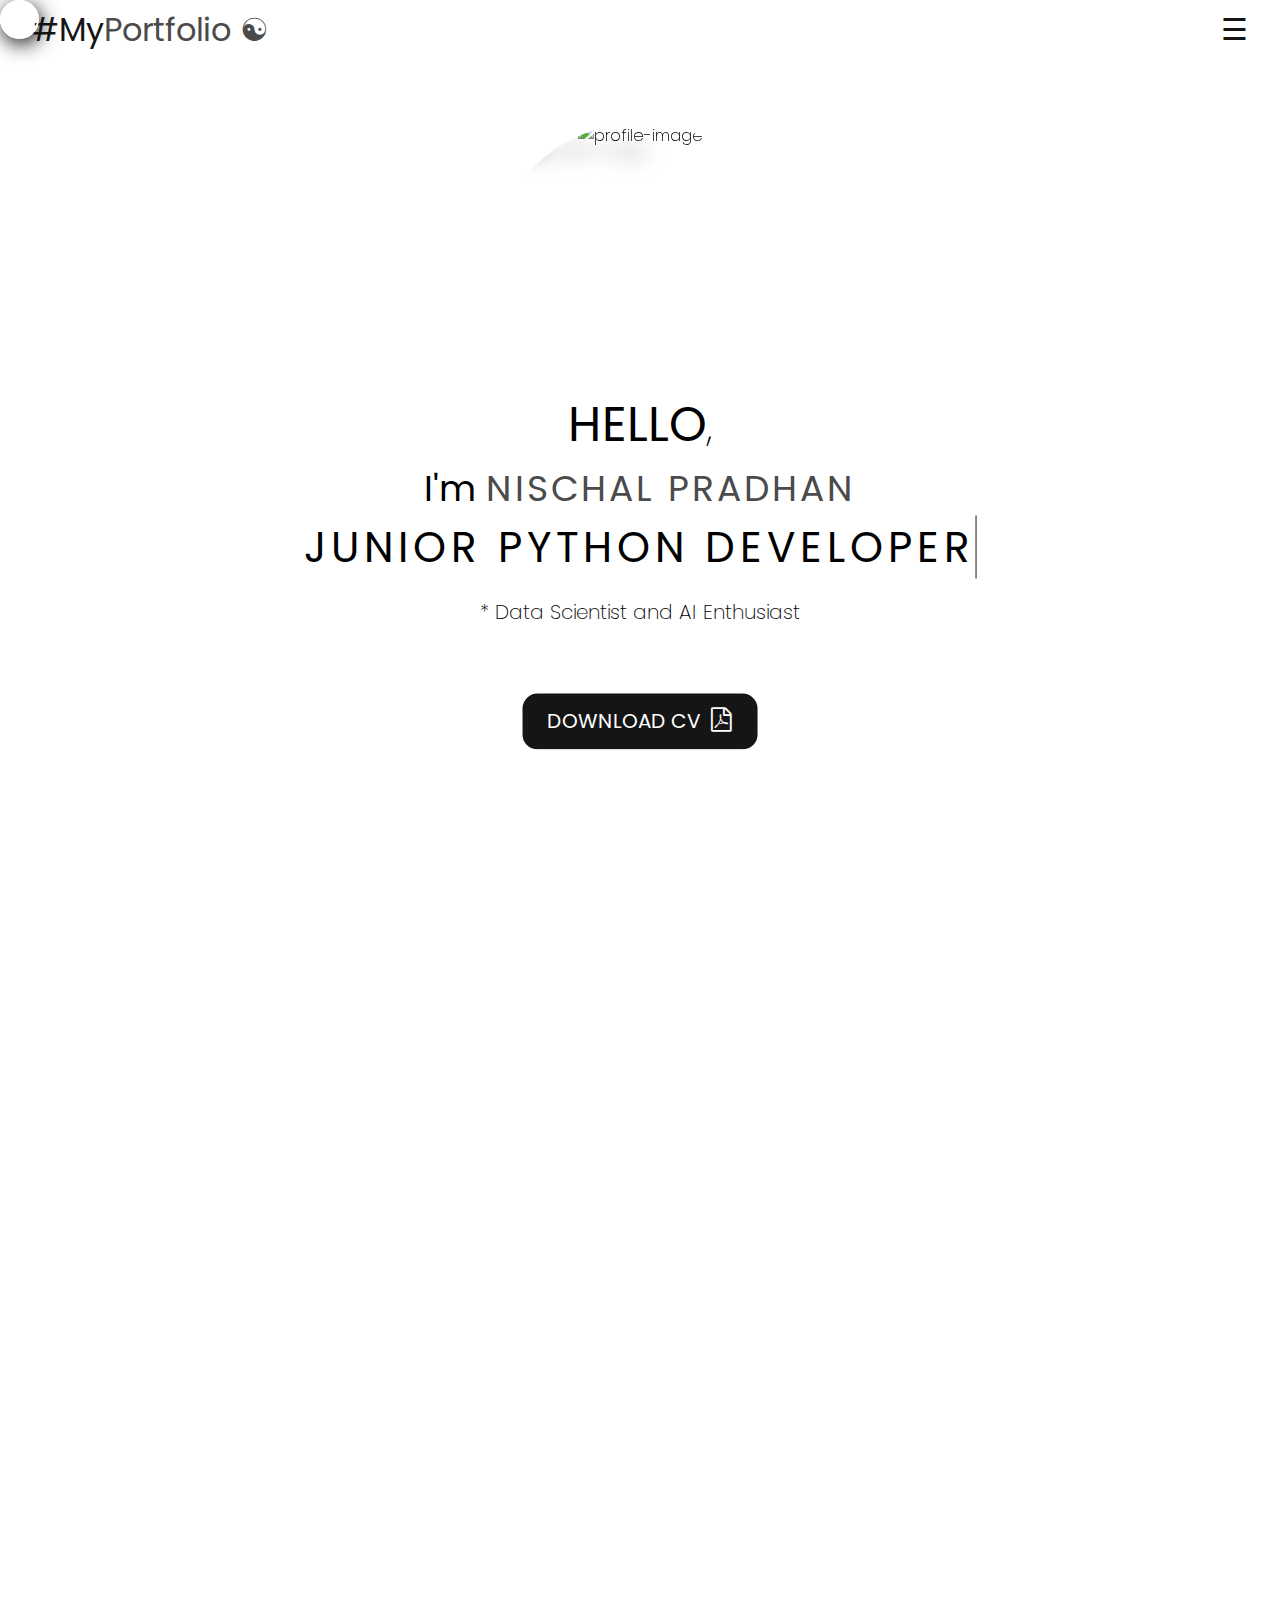
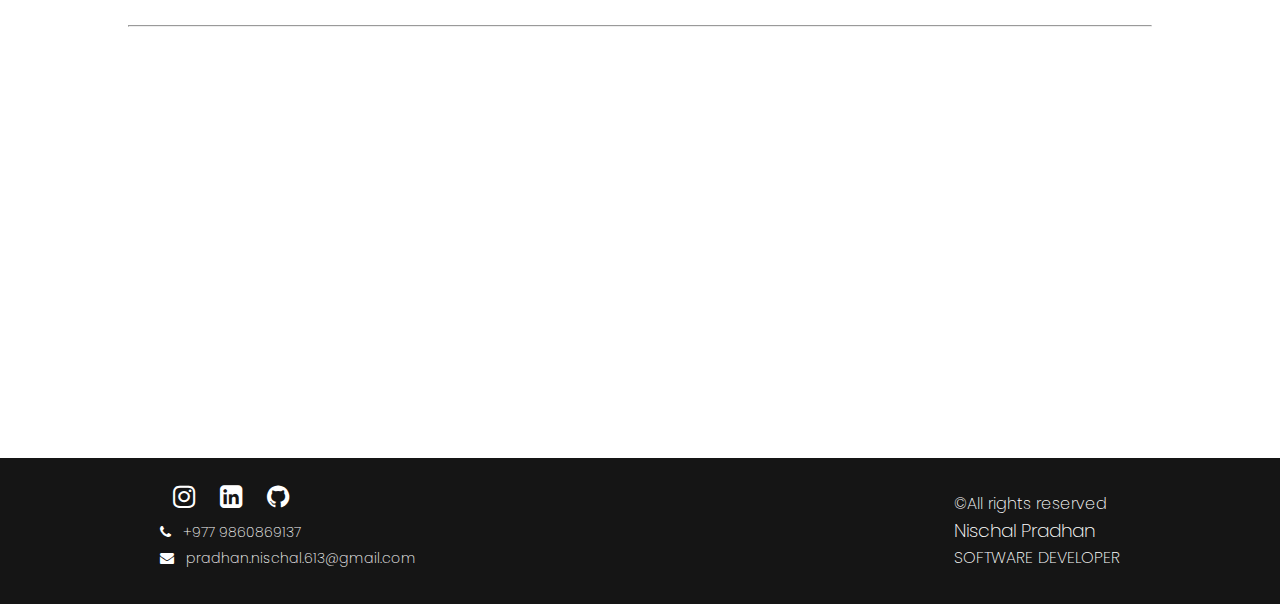
==== index.html @ b34f5dbc "Update index.html" ====
<!DOCTYPE html>
<html lang="en">

<head>
    <meta charset="UTF-8">
    <meta http-equiv="X-UA-Compatible" content="IE=edge">
    <meta name="viewport" content="width=device-width, initial-scale=1.0">
    <title>Nischal-Pradhan</title>

    <link rel="icon" href="./img/favicon.ico" type="image/x-icon">
    <link rel="stylesheet" href="style.css">
    <script src="./script.js" async></script>


    <link rel="stylesheet" href="https://cdnjs.cloudflare.com/ajax/libs/font-awesome/4.7.0/css/font-awesome.min.css">

</head>

<style>
    .fade-scroll-item {
        opacity: 0;
        transform: translateY(25px);
        transition: opacity 1.5s ease, transform 1.5s ease;
    }
    
    .fade-scroll-item.fade-in {
        opacity: 1;
        transform: translateY(0);
    }

    .sm-subscript{
        font-size: 20px;
    }
</style>

<body>

    <!-- cursor trailer -->
    <div id="trailer">
    </div>

    <!-- go to top -->
    <button onclick="goToTop()" id="myBtn" title="Go to top"><i class="fa fa-arrow-up"></i></button>

    <!--  -->

    <header class="head-nav">
        <h1 class="span-content">
            #My<span class="span-content" style="color:#4b4b4b">Portfolio ☯︎ </span>
        </h1>
        <span class="hamburger" style="font-size:30px;cursor:pointer" onclick="openNav()">&#9776; </span>
    </header>
    <div id="progress-bar" class="progress-bar"></div>

    <div id="nav-menu" class="overlay">
        <a href="javascript:void(0)" class="close-btn" onclick="closeNav()">&times;</a>
        <div class="overlay-content">
            <a href="#">
                <span style="font-size: 42px;
                        color: rgb(255, 255, 255);">
                    H</span>ome
            </a>
            <a href="#about">
                <span style="font-size: 42px;
                            color: rgb(255, 255, 255);">
                    A</span>bout
            </a>
            <a href="#projects">
                <span style="font-size: 42px;
                        color: rgb(255, 255, 255);">
                    P</span>rojects
            </a>
            <a href="#blog">
                <span style="font-size: 42px;
                        color: rgb(255, 255, 255);">
                    B</span>log
            </a>
            <a href="#contact">
                <span style="font-size: 42px;
                        color: rgb(255, 255, 255);">
                    C</span>ontact
            </a>
        </div>
    </div>


    <section class="container home-section" id="home">
        <div class="imgIcon">
            <img src="./img/iconppp.png" alt="profile-image" id="image">
        </div>
        <h1 class="name span-content">
            <span class="greetings">,</span>
            <br>
            <span class="span-content my-info"> I'm <span class="span-content" style="text-transform: uppercase; color: #4b4b4b; letter-spacing: 0.08em;">Nischal Pradhan</span></span>
            <br>
            <div class="aim">
                <span class="span-content">Junior Python Developer</span>
            </div>

            <span class="sm-subscript">* Data Scientist and AI Enthusiast</span>

            <div class="btn-download">
                <a href="./docs/CV-Nischal-Pradhan.pdf" target="_blank">
                    <button class="download-btn">Download CV&nbsp;
                    <i class="fa fa-file-pdf-o" style="font-size:24px"></i></button>
                </a>
            </div>
        </h1>

        <div class="mouse_scroll">
            <div class="mouse">
                <div class="wheel"></div>
            </div>
            <div>
                <span class="m_scroll_arrows unu"></span>
                <span class="m_scroll_arrows doi"></span>
                <span class="m_scroll_arrows trei"></span>
            </div>
        </div>
    </section>

    <section id="about" class="about-section fade-scroll-item">
        <h1>
            About<span class="span-content" style="color:#4b4b4b">&nbsp;Me</span>
        </h1>
        <div class="flex-container">
            <div class="left-flex">
                <h1 class="span-content">INFORMATION ABOUT ME</h1>
                <hr style="margin: 1em 0;">
                <p>
                    I'm a Software Developer, I am an Enthusiastic, Self-Motivated and Devoted graduated Student and Software Developer, passionate about learning new technologies and skills to apply in technological field of Software Developments. I am eager to learn advance
                    techniques in the field of Software to revolutionize industries by tackling problems and solving them simultaneously. </p>
                <br>
                <q>Learning Never Stops. Always try to get better then yesterday. Train your mind to always be motivated, generate new ideas and build confidence. Whatever your capabilities, you must stretch them to the limit and a little beyond. Have a bright vision and be the best version of yourself.</q>
                <br>
                <a href="./components/about.html">
                    <button class="learn-btn">
                    Learn More&nbsp;
                    <i class="fa fa-caret-right"></i>
                    <span class="tooltip">
                        <i class="fa fa-link"></i>&nbsp;My Skills and More...
                    </span>
                    </button>
                </a>
            </div>

            <div class="right-flex">
                <img src="./img/me111.jpeg" alt="pp-nischalpradhan">
            </div>
        </div>
    </section>

    <hr style="width: 50%; margin-left:25%;">

    <section id="projects" class="project-section fade-scroll-item">
        <h1>
            My<span class="span-content" style="color:#4b4b4b">&nbsp;Projects</span>
        </h1>

        <div class="flex-container content-above" id="contentAbove">
            <div class="card flex-1">
                <div class="card-content pr-react">
                    Learning ReactJS w/ APOD API
                    <br>
                    <a href="https://github.com/Nischal-Pradhan/Learn-with-APOD-api-main.git" target="_blank">
                        <i class="fa fa-github"></i>
                    </a>
                    <br>
                    <span>React Application</span>
                </div>
            </div>
            <div class="card flex-2">
                <div class="card-content">
                    Movie Recommendation System
                    <br>
                    <a href="https://github.com/Nischal-Pradhan/movie-recommendation-system.git" target="_blank">
                        <i class="fa fa-github"></i>
                    </a>
                    <br>
                    <span>ML & AI (Collaborative Filtering)</span>
                </div>
            </div>
            <div class="card flex-3">
                <div class="card-content">
                    Yatayat(Bus) Management System
                    <br>
                    <a href="https://github.com/Nischal-Pradhan/Yatayat-Management-System-fyp.git" target="_blank">
                        <i class="fa fa-github"></i>
                    </a>
                    <br>
                    <span>Python Django `FYP`</span>
                </div>
            </div>
        </div>
        <div class="flex-container content-below" id="contentBelow">
            <div class="card flex-4">
                <div class="card-content">
                    Personal Portfolio
                    <br>
                    <a href="https://github.com/Nischal-Pradhan/Nischal-Pradhan.github.io.git" target="_blank">
                        <i class="fa fa-github"></i>
                    </a>
                    <br>
                    <span>Html - Css - Js</span>
                </div>
            </div>
            <div class="card flex-5">
                <div class="card-content">
                    Image Slider
                    <br>
                    <a href="https://github.com/Nischal-Pradhan/vanilla-js-image-slider.git" target="_blank">
                        <i class="fa fa-github"></i>
                    </a>
                    <br>
                    <span>Vanilla javascript</span>
                </div>
            </div>
            <div class="card flex-6">
                <div class="hover-items">
                    <h3>Other Projects Lists: </h3>
                    <div class="icons">
                        <ul style="text-align: center; font-size: 14px;">
                            <hr style="width: 80%; margin-left:10%;">
                            <li>
                                Python
                                <br> Tic Tac Toe, URL-Shortener(Flask API)
                            </li>

                            <hr style="width: 50%; margin-left:25%;">
                            <li>
                                Java
                                <br> Calculator, Currency-Converter, SpringBoot (Internship - Angular Developer)
                            </li>

                            <hr style="width: 50%; margin-left:25%;">
                            <li>
                                Linux Shell Application GUI
                                <br> Interactive UNIX environment to execute i/0
                            </li>

                            <hr style="width: 50%; margin-left:25%;">
                            <li>
                                C# Desktop Application
                                <br> Recreation Center, C# Web Application
                            </li>

                            <hr style="width: 50%; margin-left:25%;">
                            <a href="./components/projects.html" class="more-projects">
                                <li class="span-content">
                                    More...&nbsp;<i class="fa fa-link" style="font-size:12px;"></i>
                                </li>
                            </a>

                            <hr style="width: 50%; margin-left:25%;">
                        </ul>
                    </div>
                </div>
            </div>
        </div>
        <a href="./components/projects.html" class="button-projects">
            <button class="more-projects" id="moreProjectBtn" onclick="toggleContent()">
            Find More &nbsp;<i class="fa fa-caret-right"></i>
        </button>
        </a>
    </section>


    <!-- <hr style="width: 50%; margin-left:25%;"> -->
    <section id="blog" class="blog-section fade-scroll-item">
        <h1>
            B<span class="span-content" style="color:#4b4b4b">log</span>
        </h1>
        <div class="blogs">
            <div class="blog">
                <img src="img/h1.gif" alt="">
                <div class="blog-text">
                    <h4>
                        Get started with Web Designing and Web Development
                    </h4>
                    <hr>
                    <p>
                        To Create your first Web Site, You need to learn the Basic of HTML, CSS and JavaScript. Before starting a project ones should have an idea of what the project is going to look like and idea behind the project should be mesmerized. <br>                        To become expert in Web Design, you need to practice Web Designing Tools each and every day. If not 10-12 hours, but for at least for 2 hours each day. And increase the time of learning slowly with time.
                    </p>
                    <a href="./components/blog.html" class="btn-sm span-content">Read Blog &nbsp;<i class="fa fa-caret-right"></i></a>
                </div>
            </div>
            <div class="blog">
                <img src="img/h2.gif" alt="">
                <div class="blog-text">
                    <h4>
                        Learn Developing/Designing Tools and Technologies
                    </h4>
                    <hr>
                    <p>
                        There are lots of tools and technologies available for learning and mastering programming skills. These tools get updated and modified over the year with new features and bug free softwares. For designing the wireframes or prototypes, there are few I
                        would like to recommend like Adobe XD, Figma, Basamiq. I have used these tools in the past projects that I have done and is still using some of them to make better wireframes and prototypes for the projects. Programmers should
                        learn IDEs/text-editors, programming languages and other tools like frameworks, designing and developing a program. Learn Figma, Adobe XD for creating the wireframes and prototypes for the project before implementing Designing
                        and developing Web Applications.
                    </p>
                    <a href="./components/blog.html" class="btn-sm span-content">Read Blog &nbsp;<i class="fa fa-caret-right"></i></a>
                </div>
            </div>
            <div class="blog hide-sm">
                <img src="img/h3.gif" alt="">
                <div class="blog-text">
                    <h4>
                        Learn Web Development Frameworks
                    </h4>
                    <hr>
                    <p>
                        Simply, a Framework is a tool, that provides ready-made components or solutions that are customized in order to speed up development. Frameworks amy as well include libraries or packages build within. Some of the frameworks that I have worked with are
                        <br> "Django" Python Framework<br> "Flask" Python Framework<br> "React" JavaScript Framework<br> "Angular" TypeScript Framework<br> "SpringBoot" Java Framework . . .
                    </p>
                </div>
            </div>
            <div class="blog hide-sm">
                <img src="img/h4.gif" alt="">
                <div class="blog-text">
                    <h4>
                        Finding Errors/Bugs and Solving Errors and Debugging
                    </h4>
                    <hr>
                    <p>
                        There will arise many bugs while programming, you need to have courage to solve them. Inspect Web browser for any bug that may arise while learning website designing. Try to solve by looking up for the errors in the console of any web browsers. You will
                        eventually get to know bugs and to solve them.
                    </p>
                </div>
            </div>
            <div class="blog hide-sm">
                <img src="img/h5.gif" alt="">
                <div class="blog-text">
                    <h4>
                        Researching || Problem Solving || Information Using
                    </h4>
                    <hr>
                    <p>
                        Research is the most important skill to learn. Everything everywhere requires researching skills. If one have good researching skills, they can find errors and solve them quick enough. Surf the internet, build the researching skills and get new ideas
                        and implementing information in your project. Internet has all if not most of (99.98%) of the things you want to know. By the perfect keywords typed and ideas, any answers can be found online. There are many creative individuals
                        who could provide many different ideas and can help you make your problems/errors in your projects.
                    </p>
                </div>
            </div>
            <div class="blog hide-sm">
                <img src="img/h6.gif" alt="">
                <div class="blog-text">
                    <h4>
                        Mastering different Programming Languages
                    </h4>
                    <hr>
                    <p>
                        Learning various languages could be difficult. But once you learn one programming language like C or Python, the ideas you get of programming could be implemented for all if not most programming languages. Some syntax might be different but the technique
                        and ideas would be the same. So while learning to code, focus on how the program is working, what 'this' function or class is doing, why this code is running and the other is not running. Learn to communicate with other, ask questions,
                        clear confusions, solve problems and anybody can improve the skill of programming. Learn front-end programming and back-end programming. Learn what language can be used in front and back -end of the program.
                    </p>
                </div>
            </div>
    </section>

    <hr style="width: 80%; margin-left:10%;">
    <section id="contact" class="contact-section fade-scroll-item">
        <h1>
            Get in <span class="span-content" style="color:#7c7c7c">&nbsp;Touch</span>
        </h1>
        <a href="./components/contact.html" class="button-contact">
            <button class="contact-me" id="contactmebtn">
            Contact Me &nbsp;<i class="fa fa-paper-plane"></i>
            </button>
        </a>
    </section>

    <footer>
        <div class="footer-content">
            <div class="left-content">
                <ul class="social-links">
                    <li><a href="#"><i class="fa fa-instagram"></i></a></li>
                    <li><a href="https://www.linkedin.com/in/nischal-pradhan-944b651b3" target="_blank"><i class="fa fa-linkedin-square"></i></a></li>
                    <li><a href="https://github.com/Nischal-Pradhan" target="_blank"><i class="fa fa-github"></i></a></li>
                </ul>
                <p class="phone-footer">
                    <i class="fa fa-phone"></i>
                    <a href="tel:+977 9860869137" style="
                color: #f6f6f6;">&nbsp; +977 9860869137
                </a>
                </p>
                <p class="email-footer">
                    <i class="fa fa-envelope"></i>
                    <a href="mailto:pradhan.nischal.613@example.com" style="color: #f6f6f6;">&nbsp; pradhan.nischal.613@gmail.com
                </a>
                </p>
            </div>
            <div class="right-content">
                <span class="footer-c">©All rights reserved</span>
                <h3 class="footer-name">Nischal Pradhan</h3>
                <p class="footer-aim">Software Developer</p>
            </div>
        </div>
    </footer>

    <script>
        // scroll fade-in animation
        const animatedItems = [];

        function handleScroll() {
            const items = document.querySelectorAll('.fade-scroll-item');

            items.forEach(item => {
                if (!animatedItems.includes(item) && isInViewport(item)) {
                    item.classList.add('fade-in');
                    animatedItems.push(item);
                }
            });
        }

        function isInViewport(element) {
            const rect = element.getBoundingClientRect();
            const windowHeight = window.innerHeight;

            return rect.top < windowHeight && rect.bottom > 0;
        }

        window.addEventListener('scroll', handleScroll);
    </script>

</body>

</html>
</body>

</html>
---- style.css ----
@import url("https://fonts.googleapis.com/css2?family=Poppins:wght@200;400&display=swap");

/* font-family: 'Poppins', sans-serif; */

* {
    margin: 0;
    padding: 0;
    box-sizing: border-box;
    scroll-behavior: smooth;
    cursor: none !important;
    font-family: "Poppins", sans-serif;
    font-weight: 200 !important;
}

a {
    color: var(--color-primary);
    text-decoration: none;
}

li {
    list-style: none;
}

.span-content {
    font-weight: 400 !important;
}

:root {
    --color-primary: #151515;
    --color-secondary: #fff;
    --color-dark: #111111;
    --color-dark-1: #4b4b4b;
}

::selection {
    background: var(--color-primary);
    color: var(--color-secondary);
    text-shadow: 0 0 15px var(--color-secondary);
}

::-webkit-scrollbar {
    width: 12px;
}

::-webkit-scrollbar-track {
    background-color: var(--color-secondary);
}

::-webkit-scrollbar-thumb {
    background-color: var(--color-primary);
    border-radius: 2px;
}

::-webkit-scrollbar-thumb:hover {
    background: var(--color-dark);
}


/** cursor trailer start **/

#trailer {
    height: 28px;
    width: 28px;
    background-color: transparent;
    border: 2px solid var(--color-secondary);
    border-radius: 20px 20px 20px 20px;
    padding: 1.1rem;
    position: fixed;
    left: 0;
    top: 0;
    z-index: 10000;
    pointer-events: none;
    opacity: 0;
    transition: opacity 500ms ease;
    box-shadow: 2px 5px 20px var(--color-primary);
    -webkit-border-radius: 20px 20px 20px 20px;
    -moz-border-radius: 20px 20px 20px 20px;
    -ms-border-radius: 20px 20px 20px 20px;
    -o-border-radius: 20px 20px 20px 20px;
}

body:hover>#trailer {
    opacity: 1;
}


/*  */

body {
    background-color: var(--color-secondary);
    /* prevent x-axis scroll */
    max-width: 100% !important;
    overflow-x: hidden !important;
    animation: fadeInAnimation ease 1.5s;
    animation-iteration-count: 1;
    animation-fill-mode: forwards;
}

@keyframes fadeInAnimation {
    0% {
        opacity: 0;
    }
    100% {
        opacity: 1;
    }
}

.progress-bar {
    height: 0.3rem;
    width: 0%;
    position: fixed;
    background: var(--color-primary);
    z-index: 9999;
}

.overlay {
    height: 100%;
    width: 0;
    position: fixed;
    z-index: 9999;
    top: 0;
    left: 0;
    background-color: hsla(0, 0%, 0%, 0.76);
    background-color: rgba(0, 0, 0, 0.952);
    overflow-x: hidden;
    transition: 0.5s;
}

.overlay-content {
    position: relative;
    text-transform: uppercase;
    letter-spacing: 0.5em;
    top: 15%;
    width: 100%;
    text-align: center;
    margin-top: 30px;
    line-height: 5rem;
}

.overlay-content a:hover {
    letter-spacing: 0.6em;
}

.overlay a {
    padding: 8px;
    text-decoration: none;
    font-size: 36px;
    color: var(--color-dark-1);
    display: block;
    transition: 0.3s;
}

.overlay a:hover,
.overlay a:focus {
    color: var(--color-secondary);
}

.overlay .close-btn {
    position: absolute;
    top: 20px;
    right: 45px;
    font-size: 60px;
}

@media screen and (max-height: 660px) and (orientation: landscape) {
    .overlay-content {
        top: 15%;
        line-height: 3rem;
    }
}

.head-nav {
    background-color: var(--color-secondary);
    color: var(--color-primary);
    display: flex;
    align-items: center;
    text-align: right;
    justify-content: space-between;
    position: sticky;
    top: 0;
    z-index: 9999;
    padding: 0.4em 2em;
}

.hamburger,
.overlay {
    -webkit-user-select: none;
    -ms-user-select: none;
    user-select: none;
}


/* home section */

.container {
    margin: 2em auto;
    height: 75vh;
    position: relative;
}

.imgIcon {
    display: flex;
    text-align: center;
    justify-content: center;
    top: 50%;
    clip-path: circle();
    height: 300px;
    transform: translate(0%, 10%);
    filter: drop-shadow(-55px 15px 10px var(--color-dark-1));
    transition: 500ms ease;
    user-select: none;
    animation: imageLoad 1200ms;
}

@keyframes imageLoad {
    0% {
        opacity: 0;
        transform: translateY(500px);
    }
    100% {
        opacity: 1;
        transform: translateY(auto);
    }
}

.imgIcon:hover {
    scale: 1.05;
    filter: drop-shadow(-25px 10px 100px var(--color-dark-1));
    transition: 250ms ease;
}

.greetings::before {
    font-size: 48px;
    content: "Hello";
    animation: animate-greeting infinite 3s;
    text-transform: uppercase;
    font-weight: 400 !important;
}

@keyframes animate-greeting {
    50% {
        content: "नमस्कार";
        transform: scale(0.8);
    }
}

.name {
    text-align: center;
    margin: 0;
    position: absolute;
    top: 75%;
    left: 50%;
    -ms-transform: translate(-50%, -50%);
    transform: translate(-50%, -50%);
    font-size: 36px;
    user-select: none;
}

.aim {
    overflow: hidden;
    border-right: 1px solid var(--color-primary);
    white-space: nowrap;
    margin: 0 auto;
    font-size: 42px;
    text-transform: uppercase;
    letter-spacing: 0.12em;
    animation: animate 3.5s steps(30, end), blinking-cursor 1s step-end infinite;
}

@keyframes animate {
    from {
        width: 0;
    }
    to {
        width: 100%;
    }
}

@keyframes blinking-cursor {
    from,
    to {
        border-color: transparent;
    }
    50% {
        border-color: var(--color-primary);
    }
}

@media screen and (max-height: 480px) and (orientation: landscape) {
    .home-section {
        display: flex;
    }
    .imgIcon {
        height: 250px !important;
    }
    .name {
        margin: auto;
        top: 50%;
        left: 60%;
    }
    .aim {
        font-size: 22px;
    }
    .btn-download {
        margin: 0.05em;
    }
    .btn-download button,
    .btn-download i {
        font-size: 12px !important;
    }
}

@media screen and (max-width: 835px) {
    .greetings::before {
        font-size: 34px !important;
    }
    .name {
        font-size: 32px;
    }
    .aim {
        font-size: 28px;
    }
}

@media screen and (max-width: 550px) {
    .greetings::before {
        font-size: 26px !important;
    }
    .name {
        font-size: 28px;
    }
    .aim {
        font-size: 22px;
    }
}

@media screen and (max-width: 482px) {
    .imgIcon {
        height: 240px;
        transform: translate(0%, 20%);
    }
    .name {
        font-size: 26px !important;
        letter-spacing: 0 !important;
    }
    .aim {
        font-size: 18px !important;
    }
}

@media screen and (max-height: 870px) {
    .imgIcon {
        top: 0%;
        clip-path: circle();
        height: 250px;
        transform: translate(0%, 0%);
    }
}

@media screen and (max-height: 714px) {
    .imgIcon {
        top: 0%;
        clip-path: circle();
        height: 220px;
        transform: translate(0%, 0%);
    }
    .greetings::before {
        font-size: 180%;
    }
    .name {
        font-size: 150%;
    }
}

@media screen and (max-height: 648px) {
    .imgIcon {
        height: 180px;
    }
}

@media screen and (max-height: 580px) {
    .imgIcon {
        top: 0%;
        clip-path: circle();
        height: 140px;
        transform: translate(0%, 0%);
    }
    .greetings::before {
        font-size: 160%;
    }
    .name {
        font-size: 120%;
    }
}

.download-btn {
    background-color: none;
    border: none;
    margin: 3em 0;
    padding: 12px 25px;
    cursor: pointer;
    font-size: 20px;
    text-transform: uppercase;
    background-color: var(--color-primary);
    color: var(--color-secondary);
    font-weight: 600;
    transition: 0.2s ease-in;
    border-bottom: 2px solid var(--color-primary);
    border-radius: 15px;
    font-weight: 400 !important;
}

.download-btn:hover {
    border-bottom: 2px solid var(--color-primary);
    background-color: transparent;
    color: var(--color-primary);
    border-radius: 0;
    scale: 1.02;
}

*,
*:before,
*:after {
    -moz-box-sizing: border-box;
    -webkit-box-sizing: border-box;
    box-sizing: border-box;
}

.mouse_scroll {
    position: absolute;
    left: 50%;
    top: 100%;
    bottom: 20px;
    display: block;
    width: 24px;
    height: 100px;
}

.m_scroll_arrows {
    display: block;
    width: 5px;
    height: 5px;
    -ms-transform: rotate(45deg);
    /* IE 9 */
    -webkit-transform: rotate(45deg);
    /* Chrome, Safari, Opera */
    transform: rotate(45deg);
    border-right: 2px solid var(--color-primary);
    border-bottom: 2px solid var(--color-primary);
    margin: 0 0 3px 4px;
    width: 16px;
    height: 16px;
}

.unu {
    margin-top: 1px;
}

.unu,
.doi,
.trei {
    -webkit-animation: mouse-scroll 1s infinite;
    -moz-animation: mouse-scroll 1s infinite;
    animation: mouse-scroll 1s infinite;
}

.unu {
    -webkit-animation-delay: 0.1s;
    -moz-animation-delay: 0.1s;
    -webkit-animation-direction: alternate;
    animation-direction: alternate;
    animation-delay: alternate;
}

.doi {
    -webkit-animation-delay: 0.2s;
    -moz-animation-delay: 0.2s;
    -webkit-animation-direction: alternate;
    animation-delay: 0.2s;
    animation-direction: alternate;
    margin-top: -6px;
}

.trei {
    -webkit-animation-delay: 0.3s;
    -moz-animation-delay: 0.3s;
    -webkit-animation-direction: alternate;
    animation-delay: 0.3s;
    animation-direction: alternate;
    margin-top: -6px;
}

.mouse {
    height: 42px;
    width: 24px;
    border-radius: 14px;
    transform: none;
    border: 2px solid var(--color-primary);
    top: 170px;
}

.wheel {
    height: 5px;
    width: 2px;
    display: block;
    margin: 5px auto;
    background: var(--color-primary);
    position: relative;
    height: 4px;
    width: 4px;
    border: 2px solid var(--color-primary);
    -webkit-border-radius: 8px;
    border-radius: 8px;
}

.wheel {
    -webkit-animation: mouse-wheel 0.6s linear infinite;
    -moz-animation: mouse-wheel 0.6s linear infinite;
    animation: mouse-wheel 0.6s linear infinite;
}

@-webkit-keyframes mouse-wheel {
    0% {
        opacity: 1;
        -webkit-transform: translateY(0);
        -ms-transform: translateY(0);
        transform: translateY(0);
    }
    100% {
        opacity: 0;
        -webkit-transform: translateY(6px);
        -ms-transform: translateY(6px);
        transform: translateY(6px);
    }
}

@-moz-keyframes mouse-wheel {
    0% {
        top: 1px;
    }
    25% {
        top: 2px;
    }
    50% {
        top: 3px;
    }
    75% {
        top: 2px;
    }
    100% {
        top: 1px;
    }
}

@-o-keyframes mouse-wheel {
    0% {
        top: 1px;
    }
    25% {
        top: 2px;
    }
    50% {
        top: 3px;
    }
    75% {
        top: 2px;
    }
    100% {
        top: 1px;
    }
}

@keyframes mouse-wheel {
    0% {
        top: 1px;
    }
    25% {
        top: 2px;
    }
    50% {
        top: 3px;
    }
    75% {
        top: 2px;
    }
    100% {
        top: 1px;
    }
}

@-webkit-keyframes mouse-scroll {
    0% {
        opacity: 0;
    }
    50% {
        opacity: 0.5;
    }
    100% {
        opacity: 1;
    }
}

@-moz-keyframes mouse-scroll {
    0% {
        opacity: 0;
    }
    50% {
        opacity: 0.5;
    }
    100% {
        opacity: 1;
    }
}

@-o-keyframes mouse-scroll {
    0% {
        opacity: 0;
    }
    50% {
        opacity: 0.5;
    }
    100% {
        opacity: 1;
    }
}

@keyframes mouse-scroll {
    0% {
        opacity: 0;
    }
    50% {
        opacity: 0.5;
    }
    100% {
        opacity: 1;
    }
}

@media screen and (max-height: 720px) {
    .mouse_scroll {
        display: none;
    }
}


/* about section */

.about-section {
    padding: 10em 10em 0 10em;
}

.about-section>h1 {
    display: flex;
    justify-content: center;
    font-size: 42px;
    margin: auto 2rem;
    font-weight: 400 !important;
}

.flex-container {
    display: flex;
    flex-direction: row;
    flex-wrap: nowrap;
    padding: 0 2.5em;
    margin: 1.5em auto;
}

.flex-container>div {
    width: 45%;
    margin: auto;
    text-align: justify;
    font-size: 20px;
    padding: 2rem;
}

.right-flex {
    display: flex;
    margin: auto;
}

.right-flex>img {
    margin: 15px auto !important;
    border-radius: 15px;
    height: 550px;
    padding: 10px;
    transition: 0.5s ease-in-out;
    border: 2px double var(--color-primary);
    user-select: none;
}

.right-flex>img:hover {
    scale: 1.07;
    padding: 0;
    border: 2px double transparent;
}

.learn-btn {
    background-color: transparent;
    border: none;
    margin: 1.5em 0;
    padding: 12px 0px;
    cursor: pointer;
    font-size: 20px;
    text-transform: uppercase;
    font-weight: 600;
    color: var(--color-primary);
    border-top: 2px solid var(--color-primary);
    font-weight: 400 !important;
}

.learn-btn:hover {
    border-top: 2px solid transparent;
    background-color: transparent;
    scale: 1.02;
    transition: 0.3s ease-out;
}

.learn-btn .tooltip {
    visibility: hidden;
    width: 240px;
    background-color: var(--color-dark-1);
    color: var(--color-secondary);
    margin: -3px 10px;
    text-align: center;
    border-radius: 6px;
    padding: 5px 0;
    font-size: 16px;
    position: absolute;
    z-index: 1;
}

.learn-btn:hover .tooltip {
    visibility: visible;
}

@media screen and (max-width: 1600px) {
    .about-section {
        padding: 0 5em;
        margin: 0 auto;
    }
    .flex-container {
        display: block;
        padding: 0 !important;
    }
    .flex-container>div {
        width: 100%;
        height: 90%;
        display: flex;
        justify-content: center;
        align-items: center;
        text-align: center;
    }
    .flex-container .left-flex {
        display: block;
    }
    .flex-container>div>img {
        height: 445px;
    }
    .mouse_scroll {
        display: none;
    }
}

@media screen and (max-width: 850px) {
    .about-section {
        padding: 0;
        margin: 0;
    }
    .flex-container>div>img {
        height: 500px;
    }
    .learn-btn .tooltip {
        margin: 30px -180px;
    }
}

@media screen and (max-width: 590px) {
    .about-section {
        padding: 0;
        margin: 1em;
    }
    .flex-container>div>img {
        height: 470px;
    }
}

@media screen and (max-width: 482px) {
    .about-section {
        padding: 0;
        margin: 80px 1em 0 1em;
    }
    .flex-container>div>img {
        height: 420px;
    }
    .greetings::before {
        font-size: 34px;
    }
    .my-info {
        font-size: 24px;
    }
    .home-section>h1 .aim {
        font-size: 28px;
        margin-top: 10px;
    }
}


/* projects section */

.project-section {
    position: relative;
    padding: 5em;
}

.project-section>h1 {
    display: flex;
    justify-content: center;
    font-size: 42px;
    margin: 2rem;
    font-weight: 400 !important;
}

.flex-container>.card {
    height: 350px;
    margin: 32px;
    border-radius: 15px;
    background-color: var(--color-primary);
    color: var(--color-secondary);
    text-align: center;
    display: flex;
    align-items: center;
    justify-content: center;
    transform: translateY(0);
    transition: 0.5s ease-in-out;
}

.flex-container>.card:hover {
    color: var(--color-secondary);
    transform: translateY(-15px);
    transition: 0.3s ease-in-out;
}

.flex-container>.card:hover a>li {
    scale: 1.6;
    width: 30%;
    margin: auto;
}

.card-content>a {
    font-size: 64px;
    margin: 10px;
    color: var(--color-secondary);
}

.card-content span {
    text-transform: uppercase;
    font-weight: 400 !important;
}

.card-content>a i {
    transition: 0.3s ease-in-out;
}

.card:hover i {
    scale: 1.3;
}

.card-content>a i:hover {
    text-shadow: 0 0 10px var(--color-secondary);
}

.button-projects {
    display: none;
}

.button-projects>button {
    background-color: transparent;
    border: none;
    margin: 0;
    margin: 12px 20px;
    padding: 12px 0;
    font-size: 20px;
    text-transform: uppercase;
    color: var(--color-primary);
    border-top: 2px solid var(--color-primary);
    transition: 0.2s ease-out;
}

.button-projects>button:hover {
    padding: 12px 20px;
    margin: 12px 0;
    border-top: 2px solid transparent;
    background-color: var(--color-primary);
    color: var(--color-secondary);
    border-radius: 15px;
    scale: 1.02;
    transition: 0.3s ease-out;
}

@media screen and (max-width: 1600px) {
    .flex-container {
        display: flex;
        align-items: center;
        justify-content: center;
        margin: auto;
    }
}

@media screen and (max-width: 1350px) {
    .flex-container {
        display: flex;
        flex-direction: column;
        margin: auto;
    }
    .content-below {
        display: none;
    }
    .button-projects {
        display: flex;
        align-items: end;
        justify-content: end;
    }
}

@media screen and (max-width: 825px) {
    .project-section {
        position: relative;
        padding: 1em;
    }
    .flex-container>.card {
        margin: 32px 0;
        padding: 0;
    }
}

.more-projects>li {
    color: var(--color-secondary);
    text-transform: uppercase;
    transition: 0.3s ease-in-out;
    align-items: end;
    right: 0;
    padding: 5px 0;
    border-radius: 5px;
}

.more-projects>li:hover {
    text-shadow: 0 0 5px var(--color-secondary);
    letter-spacing: 5px;
    scale: 1.8;
    font-weight: bolder;
}


/* blog section */

.blog-section {
    position: relative;
    padding: 5em;
}

.blog-section>h1 {
    display: flex;
    justify-content: center;
    font-size: 42px;
    margin: 2rem;
    font-weight: 400 !important;
}

.blogs {
    display: grid;
    grid-template-columns: repeat(3, 1fr);
    grid-gap: 2rem;
    margin-top: 3rem;
}

.blogs .blog {
    position: relative;
    background-color: var(--color-grey-5);
    border-radius: 5px;
    box-shadow: 1px 1px 20px rgba(0, 0, 0, 0.1);
    transition: all 0.4s ease-in-out;
}

.blogs .blog:hover {
    box-shadow: 1px 1px 20px rgba(0, 0, 0, 0.3);
    transform: translateY(-5px);
    transition: all 0.4s ease-in-out;
}

.blogs .blog:hover img {
    filter: grayscale(0);
    transform: scale(1.1);
    box-shadow: 0px 4px 15px rgba(0, 0, 0, 0.8);
    border-radius: 10px;
}

.blogs .blog img {
    width: 100%;
    height: 300px;
    object-fit: cover;
    border-top-left-radius: 5px;
    border-top-right-radius: 5px;
    filter: grayscale(100%);
    transition: all 0.4s ease-in-out;
    user-select: none;
}

.blogs .blog .blog-text {
    margin-top: -7px;
    padding: 1.1rem;
    border-top: 8px solid var(--color-secondary);
}

.blogs .blog .blog-text h4 {
    font-size: 1.5rem;
    margin-bottom: 0.7rem;
    transition: all 0.4s ease-in-out;
    cursor: pointer;
    color: var(--color-dark-1);
    font-weight: 600 !important;
}

.blogs .blog .blog-text h4:hover {
    color: var(--color-primary);
}

.blogs .blog .blog-text p {
    color: var(--color-dark-1);
    line-height: 2rem;
    padding-bottom: 1rem;
    font-size: 20px;
}

.btn-sm {
    display: none;
}

@media screen and (max-width: 1250px) {
    .blogs {
        grid-template-columns: repeat(2, 1fr);
        margin: 6rem 3rem;
        padding: 0;
    }
    .blog-section {
        margin: auto;
        padding: 0;
    }
    .portfolios {
        grid-template-columns: repeat(2, 1fr);
    }
    .header-content .right-header {
        padding-right: 9rem;
    }
    .blog>.blog-text>p {
        display: none;
    }
    .blog>.blog-text>hr {
        display: none;
    }
    .hide-sm {
        display: none;
    }
    .btn-sm {
        display: block;
        font-size: 20px;
        border: none;
        margin: 2rem auto;
        padding: 0.7rem 1rem;
        background: transparent !important;
        border-bottom: 2px solid var(--color-primary);
        border-radius: 0;
        color: var(--color-primary);
        width: max-content;
        text-transform: uppercase;
        letter-spacing: 0.1em;
        transition: 0.3s ease-in-out;
        font-weight: 600;
    }
    .btn-sm:hover {
        border-radius: 10px;
        width: max-content;
        background: var(--color-primary) !important;
        color: var(--color-secondary) !important;
    }
}

@media screen and (max-width: 660px) {
    .blogs {
        grid-template-columns: repeat(1, 1fr);
    }
    .portfolios {
        grid-template-columns: repeat(1, 1fr);
    }
}


/* contact section */

.contact-section {
    position: relative;
    padding: 5em;
}

.contact-section>h1 {
    display: flex;
    justify-content: center;
    font-size: 42px;
    margin: 2rem;
    text-transform: uppercase;
    font-weight: 400 !important;
}

.contact-me {
    background-color: none;
    border: none;
    display: flex;
    margin: 3em auto;
    padding: 12px 25px;
    cursor: pointer;
    font-size: 20px;
    text-transform: uppercase;
    background-color: var(--color-primary);
    color: var(--color-secondary);
    font-weight: 600;
    transition: 0.2s ease-in;
    border-bottom: 2px solid var(--color-primary);
    border-radius: 15px;
    font-weight: 400 !important;
}

.contact-me:hover {
    border-bottom: 2px solid var(--color-primary);
    background-color: transparent;
    color: var(--color-primary);
    border-radius: 0;
    scale: 1.02;
}

@media screen and (max-width: 660px) {
    .contact-section>h1 {
        margin: 0;
        font-size: 22px;
    }
}


/* footer */

footer {
    background-color: var(--color-primary);
    color: var(--color-secondary);
    padding: 20px 0;
}

.footer-content {
    display: flex;
    flex-wrap: wrap;
    justify-content: space-between;
    align-items: center;
    max-width: 960px;
    margin: 0 auto;
}

.left-content {
    flex: 1 0 auto;
    margin-bottom: 10px;
    color: var(--color-secondary);
}

.left-content h3 {
    margin: 0;
    font-size: 20px;
}

.left-content p {
    margin: 5px 0;
    font-size: 14px;
}

.phone-footer,
.email-footer {
    color: var(--color-secondary);
}

.phone-footer:hover,
.email-footer:hover {
    text-shadow: 0 0 15px var(--color-secondary);
}

.right-content {
    flex: 0 0 auto;
}

.social-links {
    list-style: none;
    margin: 0;
    padding: 0;
    display: flex;
}

.social-links li {
    margin: 0 0.3em;
}

.social-links a {
    color: var(--color-secondary);
    font-size: 26px;
    margin: 0 0.3em;
    transform: translateY(0);
    transition: 0.3s ease-in;
}

.social-links li:hover {
    transform: translateY(-4px);
    transition: 0.3s ease-out;
}

.footer-aim {
    text-transform: uppercase;
}

@media screen and (max-width: 768px) {
    .social-links li {
        margin: auto;
        justify-content: center;
    }
    .footer-content {
        flex-direction: column;
        text-align: center;
    }
    .left-content,
    .right-content {
        margin-bottom: 20px;
    }
}


/* go to top */

#myBtn {
    display: none;
    position: fixed;
    bottom: 20px;
    right: 30px;
    z-index: 9999;
    font-size: 22px;
    border: none;
    outline: none;
    background-color: var(--color-primary);
    color: var(--color-secondary);
    cursor: pointer;
    padding: 15px 17px;
    border-radius: 45%;
}

#myBtn:hover {
    background-color: var(--color-dark-1);
}


}
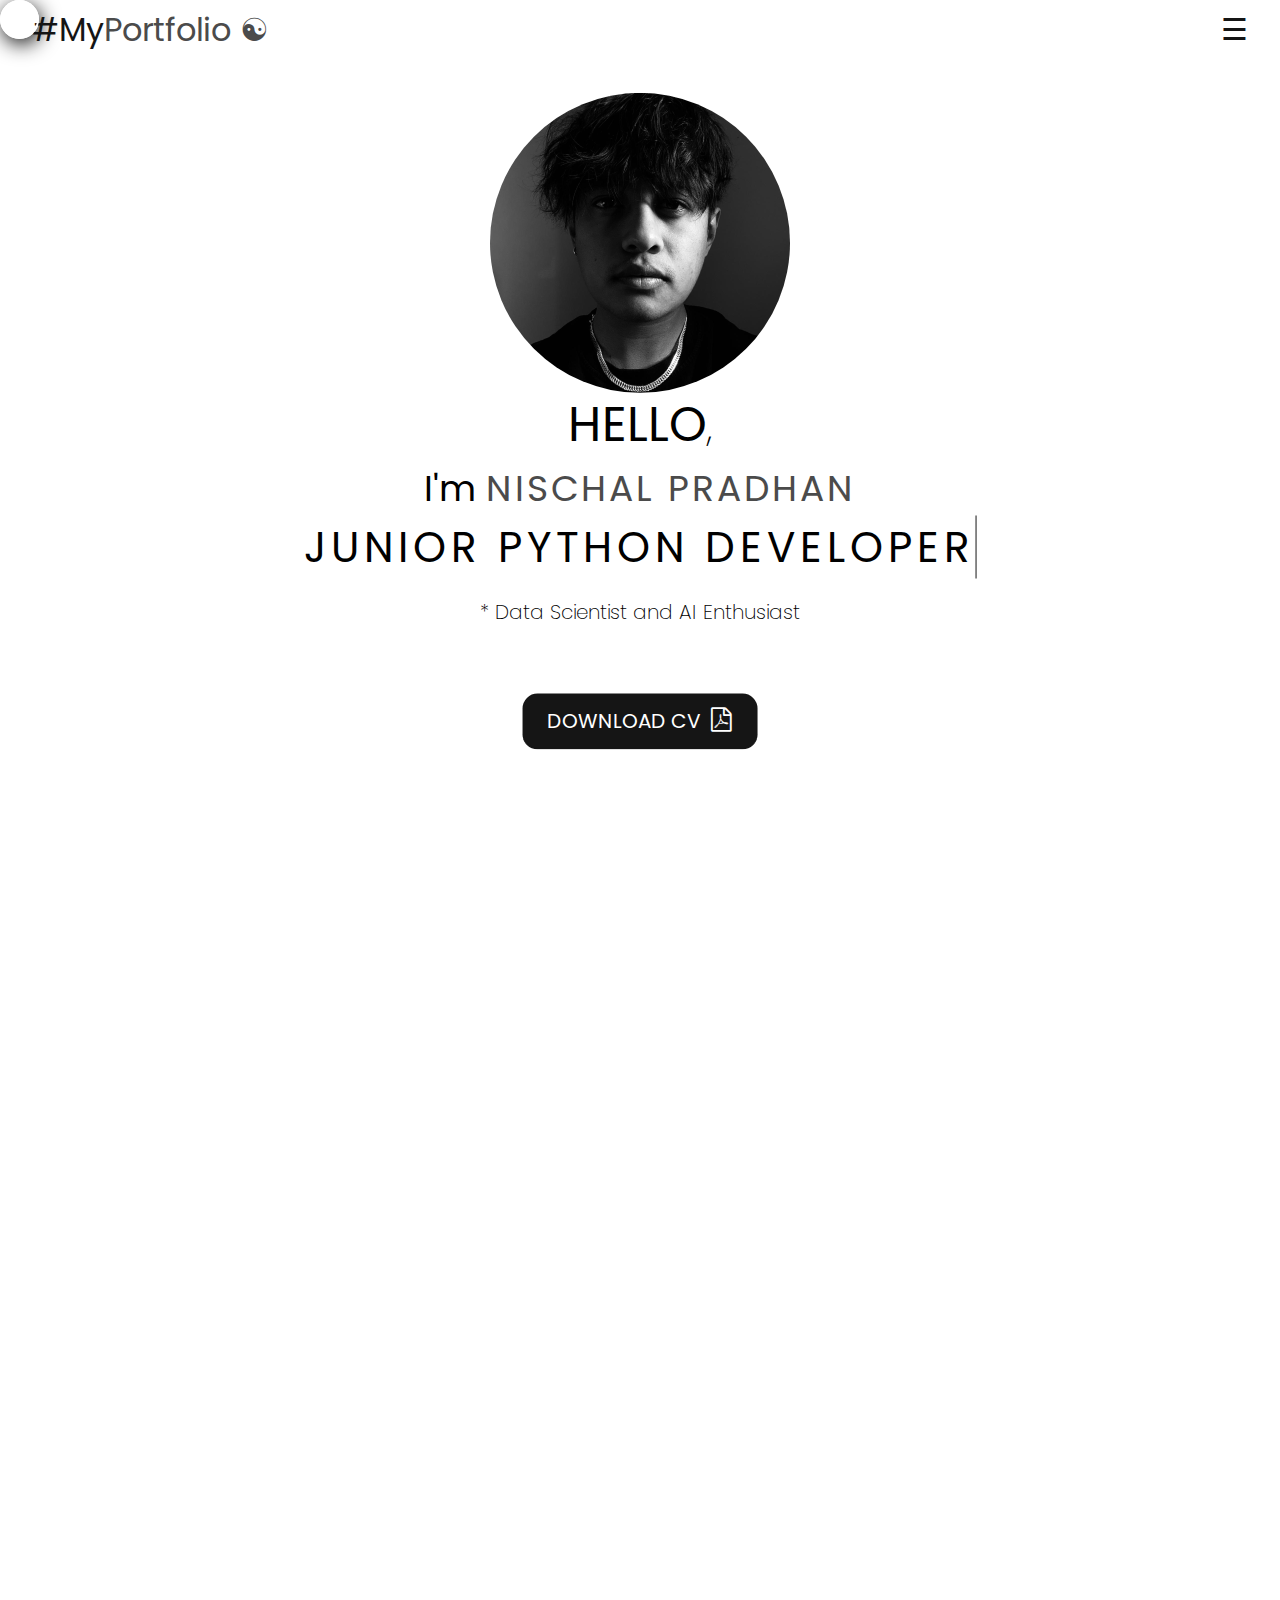
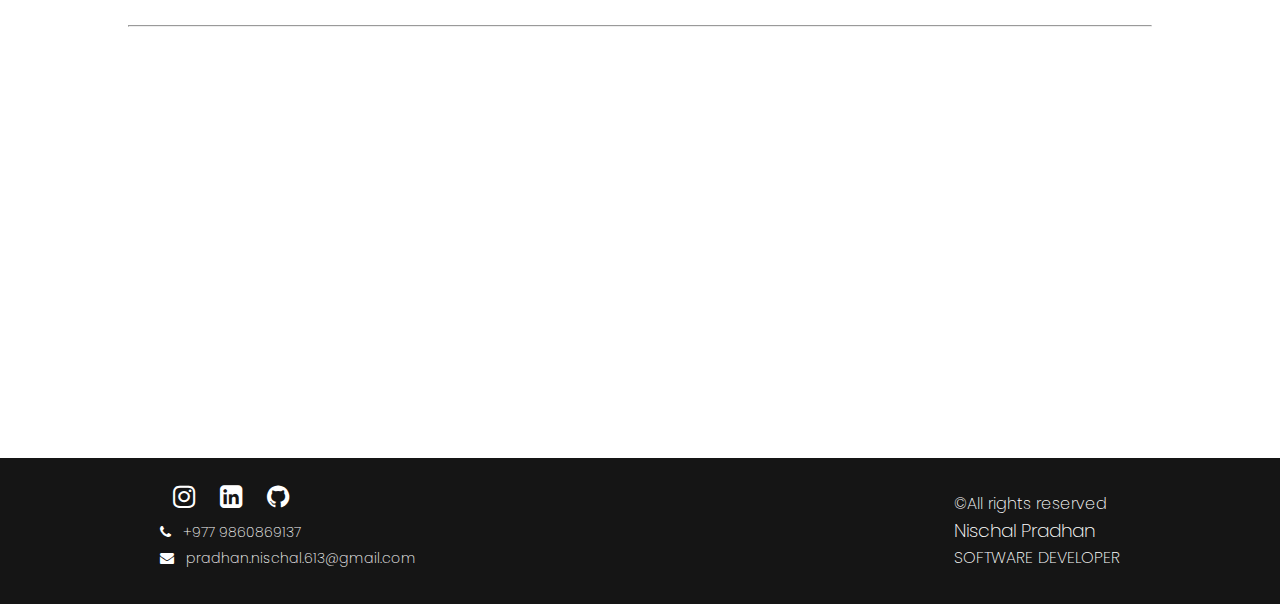
==== commit 9d94df5c: "img changed" ====
--- a/index.html
+++ b/index.html
@@ -86,7 +86,7 @@
 
     <section class="container home-section" id="home">
         <div class="imgIcon">
-            <img src="./img/iconppp.png" alt="profile-image" id="image">
+            <img src="./img/mem-icc.jpg" alt="profile-image" id="image">
         </div>
         <h1 class="name span-content">
             <span class="greetings">,</span>
--- a/style.css
+++ b/style.css
@@ -205,7 +205,7 @@
     top: 50%;
     clip-path: circle();
     height: 300px;
-    transform: translate(0%, 10%);
+    /* transform: translate(0%, 10%); */
     filter: drop-shadow(-55px 15px 10px var(--color-dark-1));
     transition: 500ms ease;
     user-select: none;
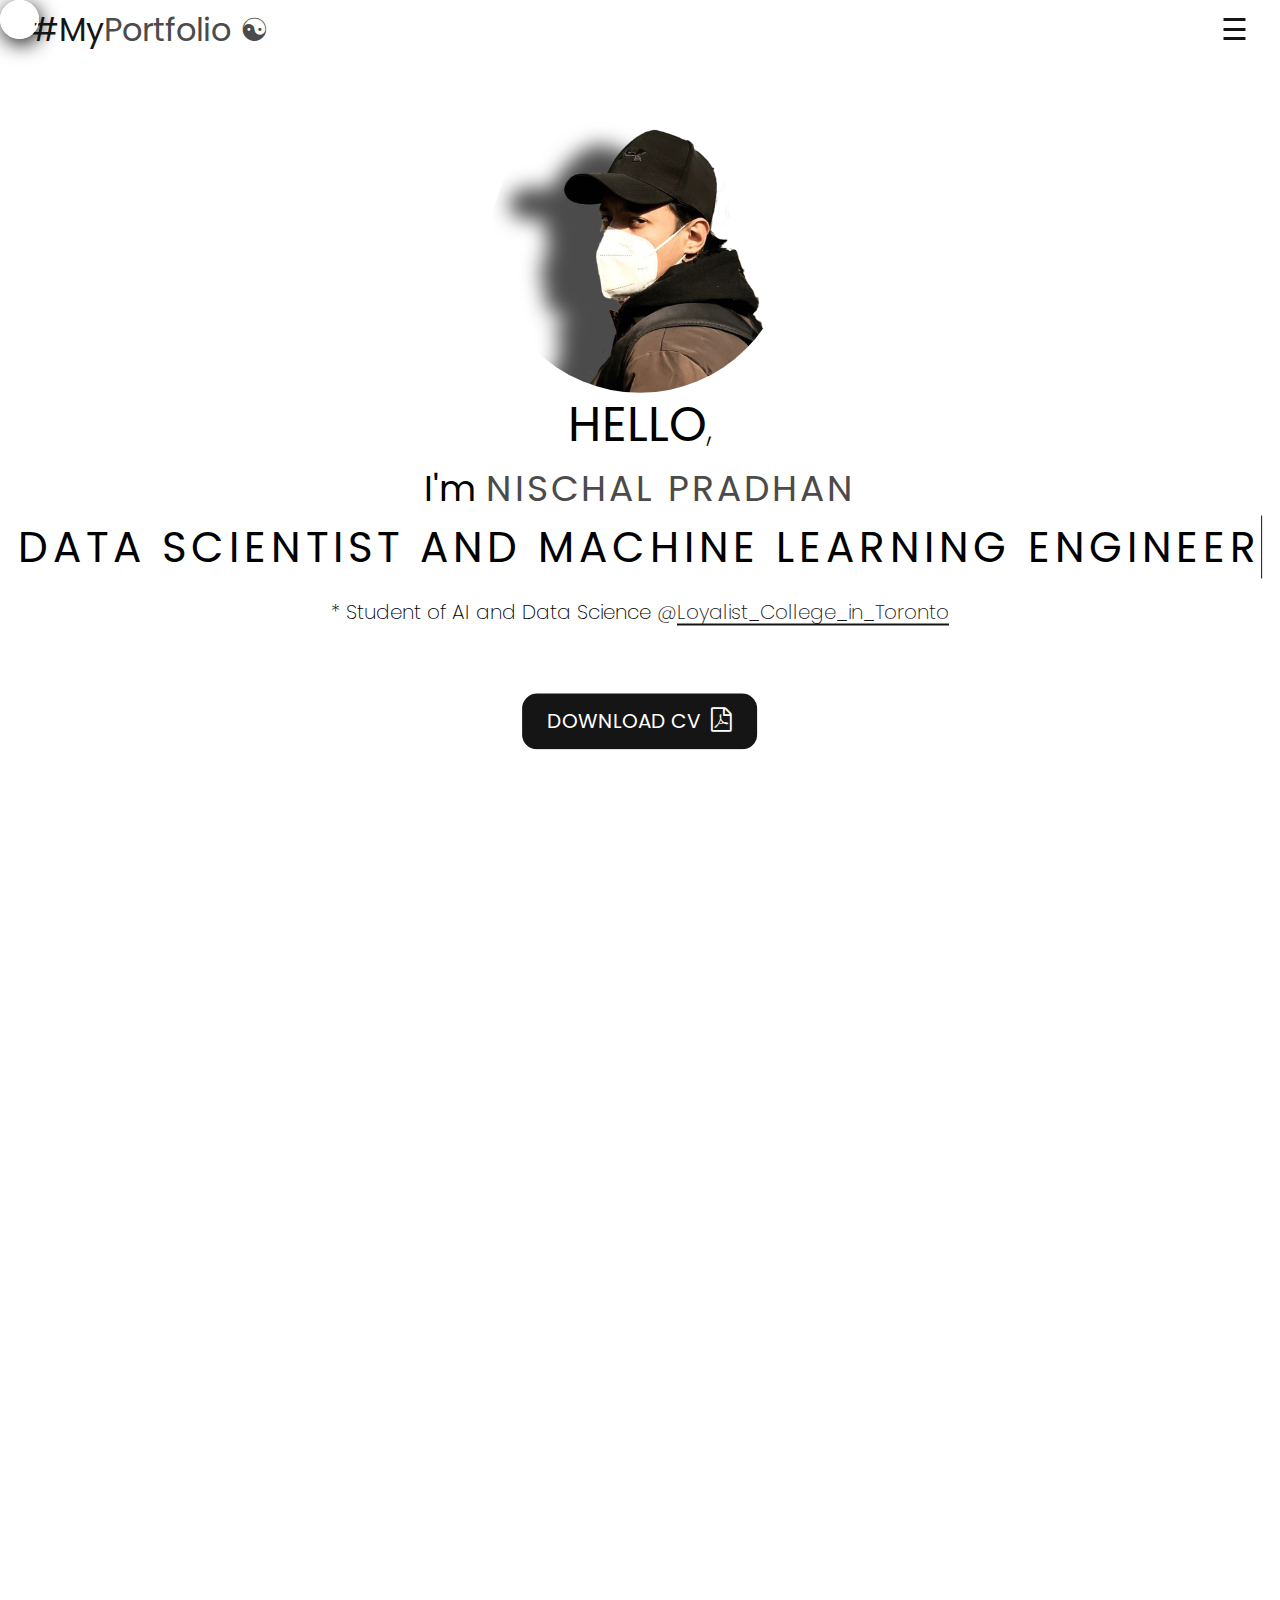
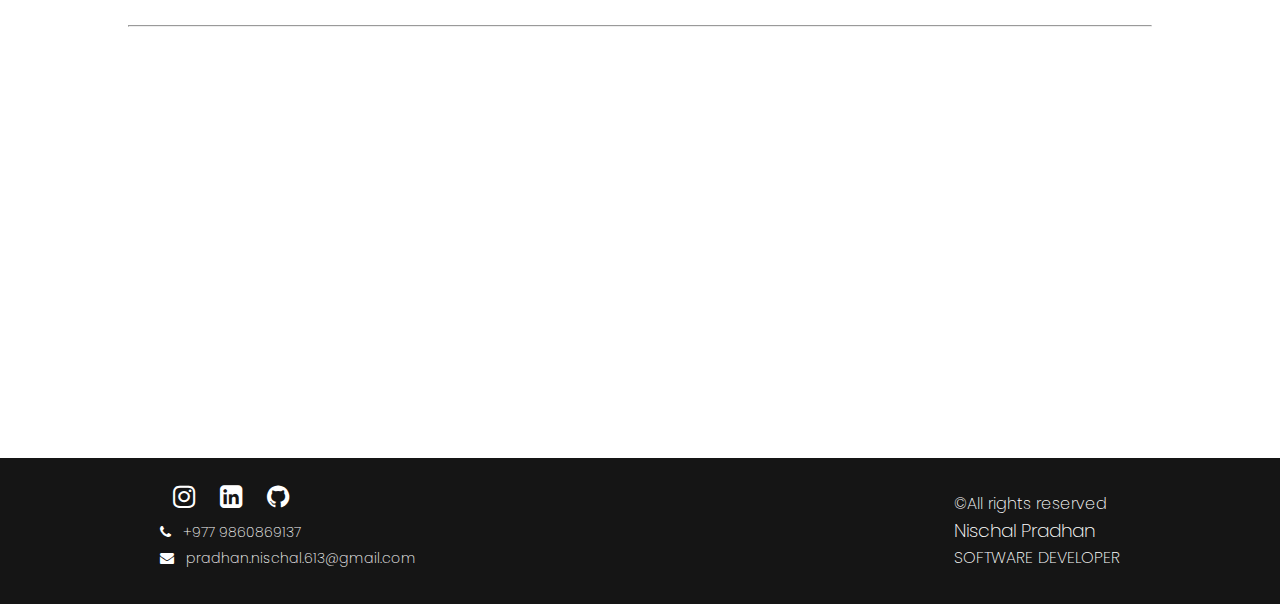
==== commit 587467e1: "updates on photos" ====
--- a/index.html
+++ b/index.html
@@ -86,7 +86,7 @@
 
     <section class="container home-section" id="home">
         <div class="imgIcon">
-            <img src="./img/mem-icc.jpg" alt="profile-image" id="image">
+            <img src="./img/iconpp01.png" alt="profile-image" id="image-pp">
         </div>
         <h1 class="name span-content">
             <span class="greetings">,</span>
@@ -94,10 +94,12 @@
             <span class="span-content my-info"> I'm <span class="span-content" style="text-transform: uppercase; color: #4b4b4b; letter-spacing: 0.08em;">Nischal Pradhan</span></span>
             <br>
             <div class="aim">
-                <span class="span-content">Junior Python Developer</span>
-            </div>
-
-            <span class="sm-subscript">* Data Scientist and AI Enthusiast</span>
+                <span class="span-content">Data Scientist and Machine Learning Engineer</span>
+            </div>
+
+            <span class="sm-subscript">* Student of AI and Data Science 
+                <a href="https://loyalistcollege.com/">@<u style="text-underline-offset: 5px;">Loyalist_College_in_Toronto</u></a>
+            </span>
 
             <div class="btn-download">
                 <a href="./docs/CV-Nischal-Pradhan.pdf" target="_blank">
@@ -145,7 +147,7 @@
             </div>
 
             <div class="right-flex">
-                <img src="./img/me111.jpeg" alt="pp-nischalpradhan">
+                <img src="./img/IMG_0293_jpg.jpg" alt="pp-nischalpradhan">
             </div>
         </div>
     </section>
--- a/style.css
+++ b/style.css
@@ -7,7 +7,7 @@
     padding: 0;
     box-sizing: border-box;
     scroll-behavior: smooth;
-    cursor: none !important;
+    /* cursor: none !important; */
     font-family: "Poppins", sans-serif;
     font-weight: 200 !important;
 }
@@ -223,10 +223,13 @@
     }
 }
 
-.imgIcon:hover {
-    scale: 1.05;
+.imgIcon img {
+    transition: transform 250ms ease, filter 250ms ease;
+}
+
+.imgIcon img:hover {
+    transform: scale(1.1);
     filter: drop-shadow(-25px 10px 100px var(--color-dark-1));
-    transition: 250ms ease;
 }
 
 .greetings::before {
@@ -266,6 +269,15 @@
     letter-spacing: 0.12em;
     animation: animate 3.5s steps(30, end), blinking-cursor 1s step-end infinite;
 }
+
+.sm-subscript a {
+    transition: 0.3s all ease-in-out;
+}
+.sm-subscript a:hover {
+    font-size: 22px;
+    transition: 0.3s all ease-in-out;
+}
+
 
 @keyframes animate {
     from {
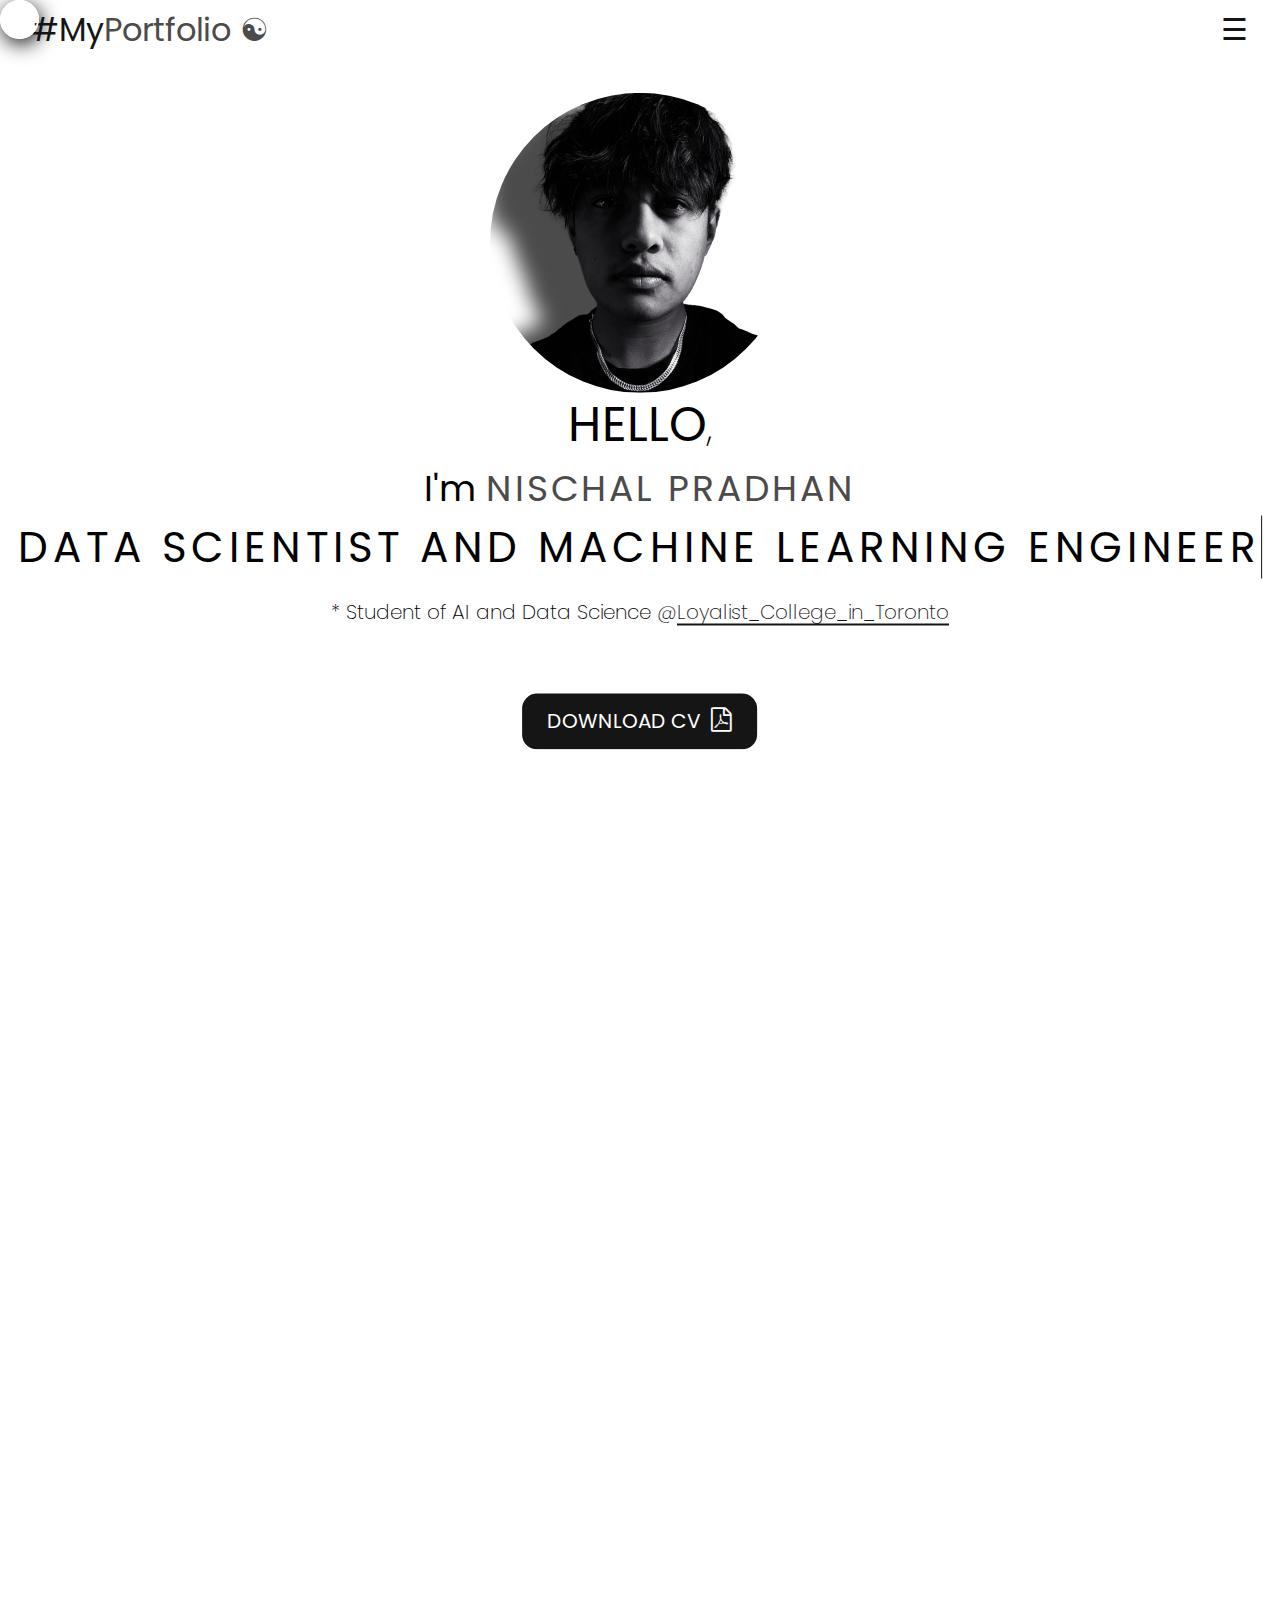
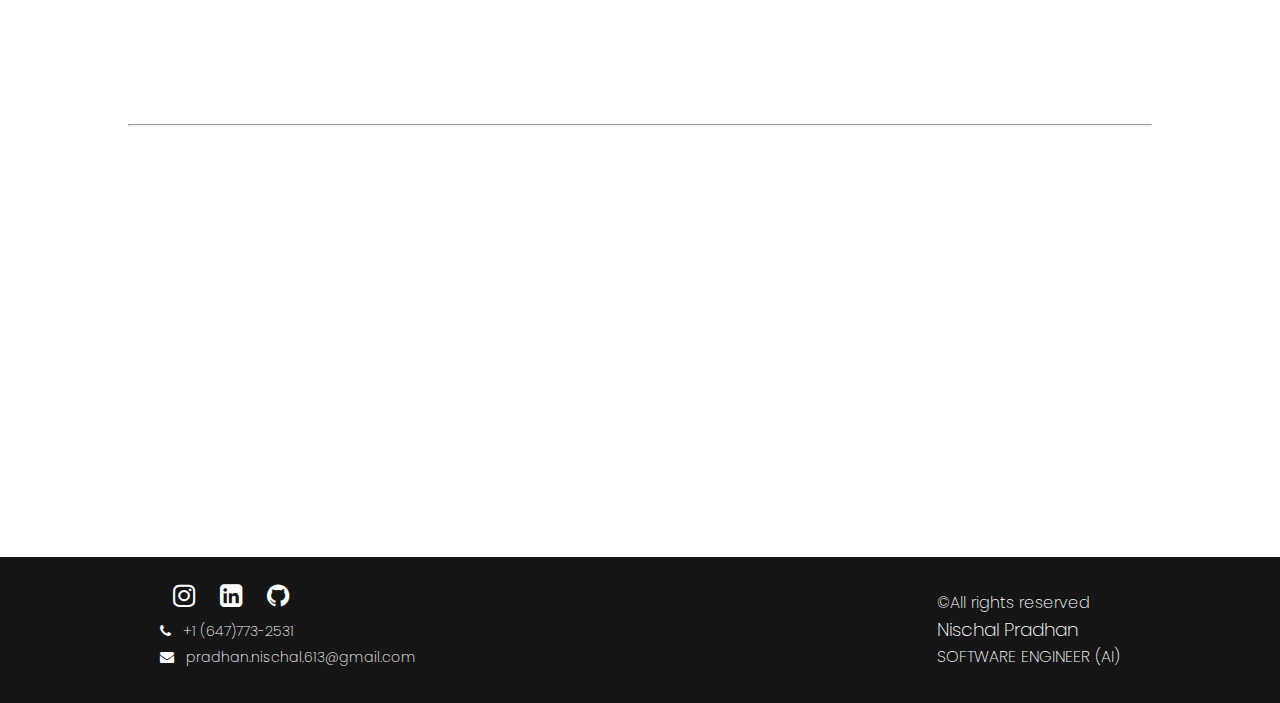
==== commit 0a7f917c: "big updates" ====
--- a/index.html
+++ b/index.html
@@ -86,7 +86,7 @@
 
     <section class="container home-section" id="home">
         <div class="imgIcon">
-            <img src="./img/iconpp01.png" alt="profile-image" id="image-pp">
+            <img src="./img/mem-icce.png" alt="profile-image" id="image-pp">
         </div>
         <h1 class="name span-content">
             <span class="greetings">,</span>
@@ -130,10 +130,19 @@
                 <h1 class="span-content">INFORMATION ABOUT ME</h1>
                 <hr style="margin: 1em 0;">
                 <p>
-                    I'm a Software Developer, I am an Enthusiastic, Self-Motivated and Devoted graduated Student and Software Developer, passionate about learning new technologies and skills to apply in technological field of Software Developments. I am eager to learn advance
-                    techniques in the field of Software to revolutionize industries by tackling problems and solving them simultaneously. </p>
+                    <span style="font-size: 26px;">Hi</span>, this is me, <span style="font-size: 26px;">Nischal Pradhan</span>. I am from Kathmandu, Nepal. The land of Himalayas. I completed my Bachelors' in Information Technology (Computing) <i>year: 2019-2022</i>, from Islington College, Kathmandu, Nepal. I found myself very much interested in coding in Python Programming language, as it one of the high level programming language and is world wide popular and very much powerful. This is also a reason, why I chose my future goal to be an AI Developer and ML Engineer. Hence, at the moment I am in Toronto, Canada, studying AI and Data Science, Post-Graduate <i>year: 2024-2025</i> course which primarily focuses on AI developments, Data Science and Machine Learning.
+                    <br>
+                    <span>The next five year plan....?</span>
+                </p>
                 <br>
-                <q>Learning Never Stops. Always try to get better then yesterday. Train your mind to always be motivated, generate new ideas and build confidence. Whatever your capabilities, you must stretch them to the limit and a little beyond. Have a bright vision and be the best version of yourself.</q>
+                <q>
+                    <i>
+                        I think we have a duty to maintain the light of consciousness to make sure it continues into the future.
+                    </i>
+                </q>
+                <span>
+                    &ndash; Elon Musk
+                </span>
                 <br>
                 <a href="./components/about.html">
                     <button class="learn-btn">
@@ -147,7 +156,7 @@
             </div>
 
             <div class="right-flex">
-                <img src="./img/IMG_0293_jpg.jpg" alt="pp-nischalpradhan">
+                <img src="./img/3412D71A-9619-44E7-AD54-87E1F822FD72.jpeg" alt="pp-nischalpradhan">
             </div>
         </div>
     </section>
@@ -380,8 +389,8 @@
                 </ul>
                 <p class="phone-footer">
                     <i class="fa fa-phone"></i>
-                    <a href="tel:+977 9860869137" style="
-                color: #f6f6f6;">&nbsp; +977 9860869137
+                    <a href="tel:+1 6477732531" style="
+                color: #f6f6f6;">&nbsp; +1 (647)773-2531
                 </a>
                 </p>
                 <p class="email-footer">
@@ -393,7 +402,7 @@
             <div class="right-content">
                 <span class="footer-c">©All rights reserved</span>
                 <h3 class="footer-name">Nischal Pradhan</h3>
-                <p class="footer-aim">Software Developer</p>
+                <p class="footer-aim">Software Engineer (AI)</p>
             </div>
         </div>
     </footer>
--- a/style.css
+++ b/style.css
@@ -225,6 +225,7 @@
 
 .imgIcon img {
     transition: transform 250ms ease, filter 250ms ease;
+    filter: grayscale(25%);
 }
 
 .imgIcon img:hover {
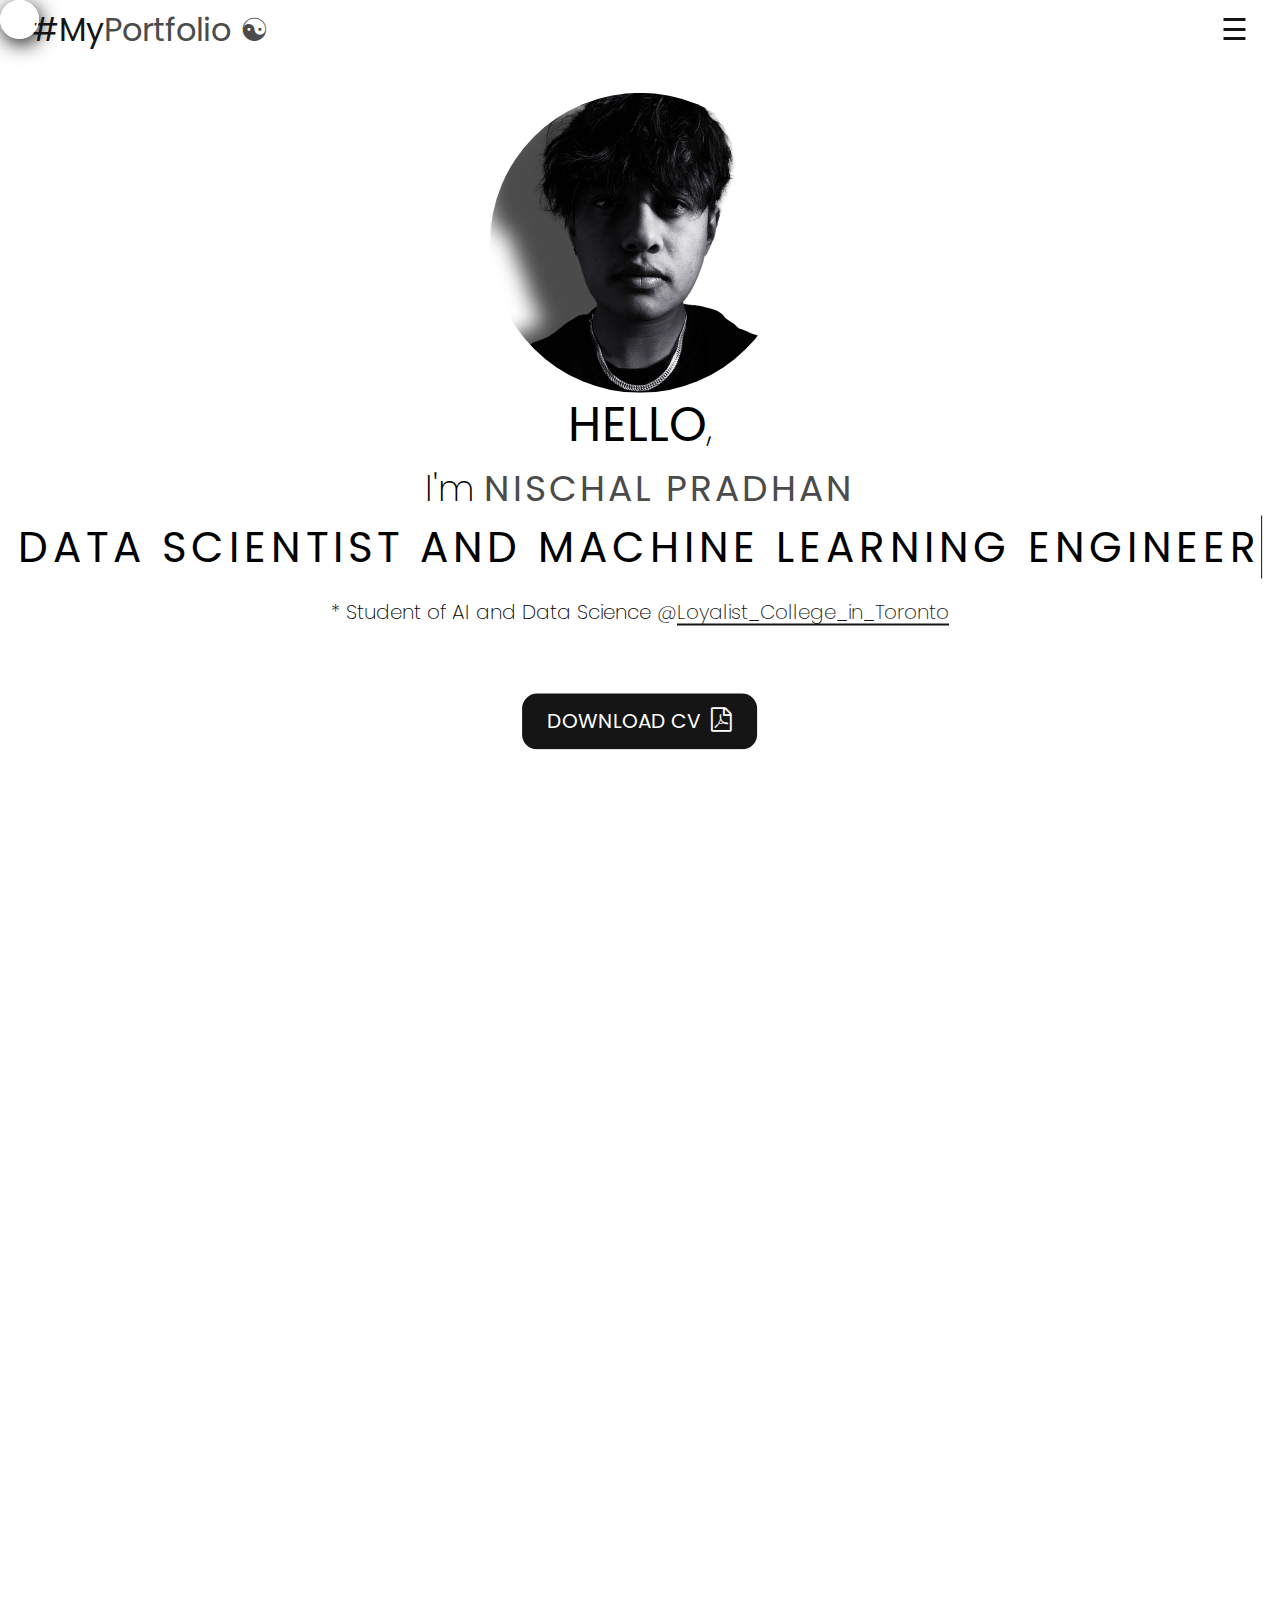
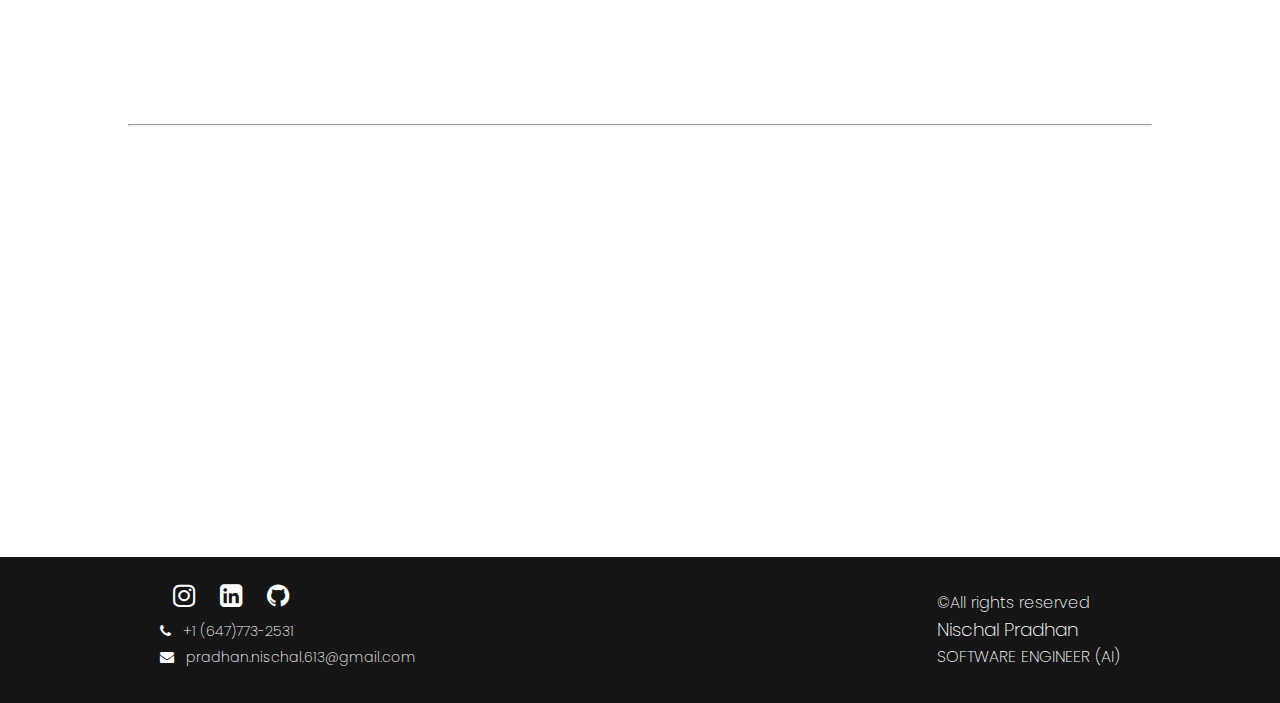
==== commit 89b7ca16: "updates" ====
--- a/index.html
+++ b/index.html
@@ -91,10 +91,10 @@
         <h1 class="name span-content">
             <span class="greetings">,</span>
             <br>
-            <span class="span-content my-info"> I'm <span class="span-content" style="text-transform: uppercase; color: #4b4b4b; letter-spacing: 0.08em;">Nischal Pradhan</span></span>
+            <span class="span-content-my-info"> I'm <span class="span-content" style="text-transform: uppercase; color: #4b4b4b; letter-spacing: 0.08em;">Nischal Pradhan</span></span>
             <br>
             <div class="aim">
-                <span class="span-content">Data Scientist and Machine Learning Engineer</span>
+                <span class="span-content span-role">Data Scientist and Machine Learning Engineer</span>
             </div>
 
             <span class="sm-subscript">* Student of AI and Data Science 
--- a/style.css
+++ b/style.css
@@ -225,7 +225,6 @@
 
 .imgIcon img {
     transition: transform 250ms ease, filter 250ms ease;
-    filter: grayscale(25%);
 }
 
 .imgIcon img:hover {
@@ -279,7 +278,6 @@
     transition: 0.3s all ease-in-out;
 }
 
-
 @keyframes animate {
     from {
         width: 0;
@@ -385,7 +383,7 @@
     }
 }
 
-@media screen and (max-height: 648px) {
+@media screen and (max-height: 700px) {
     .imgIcon {
         height: 180px;
     }
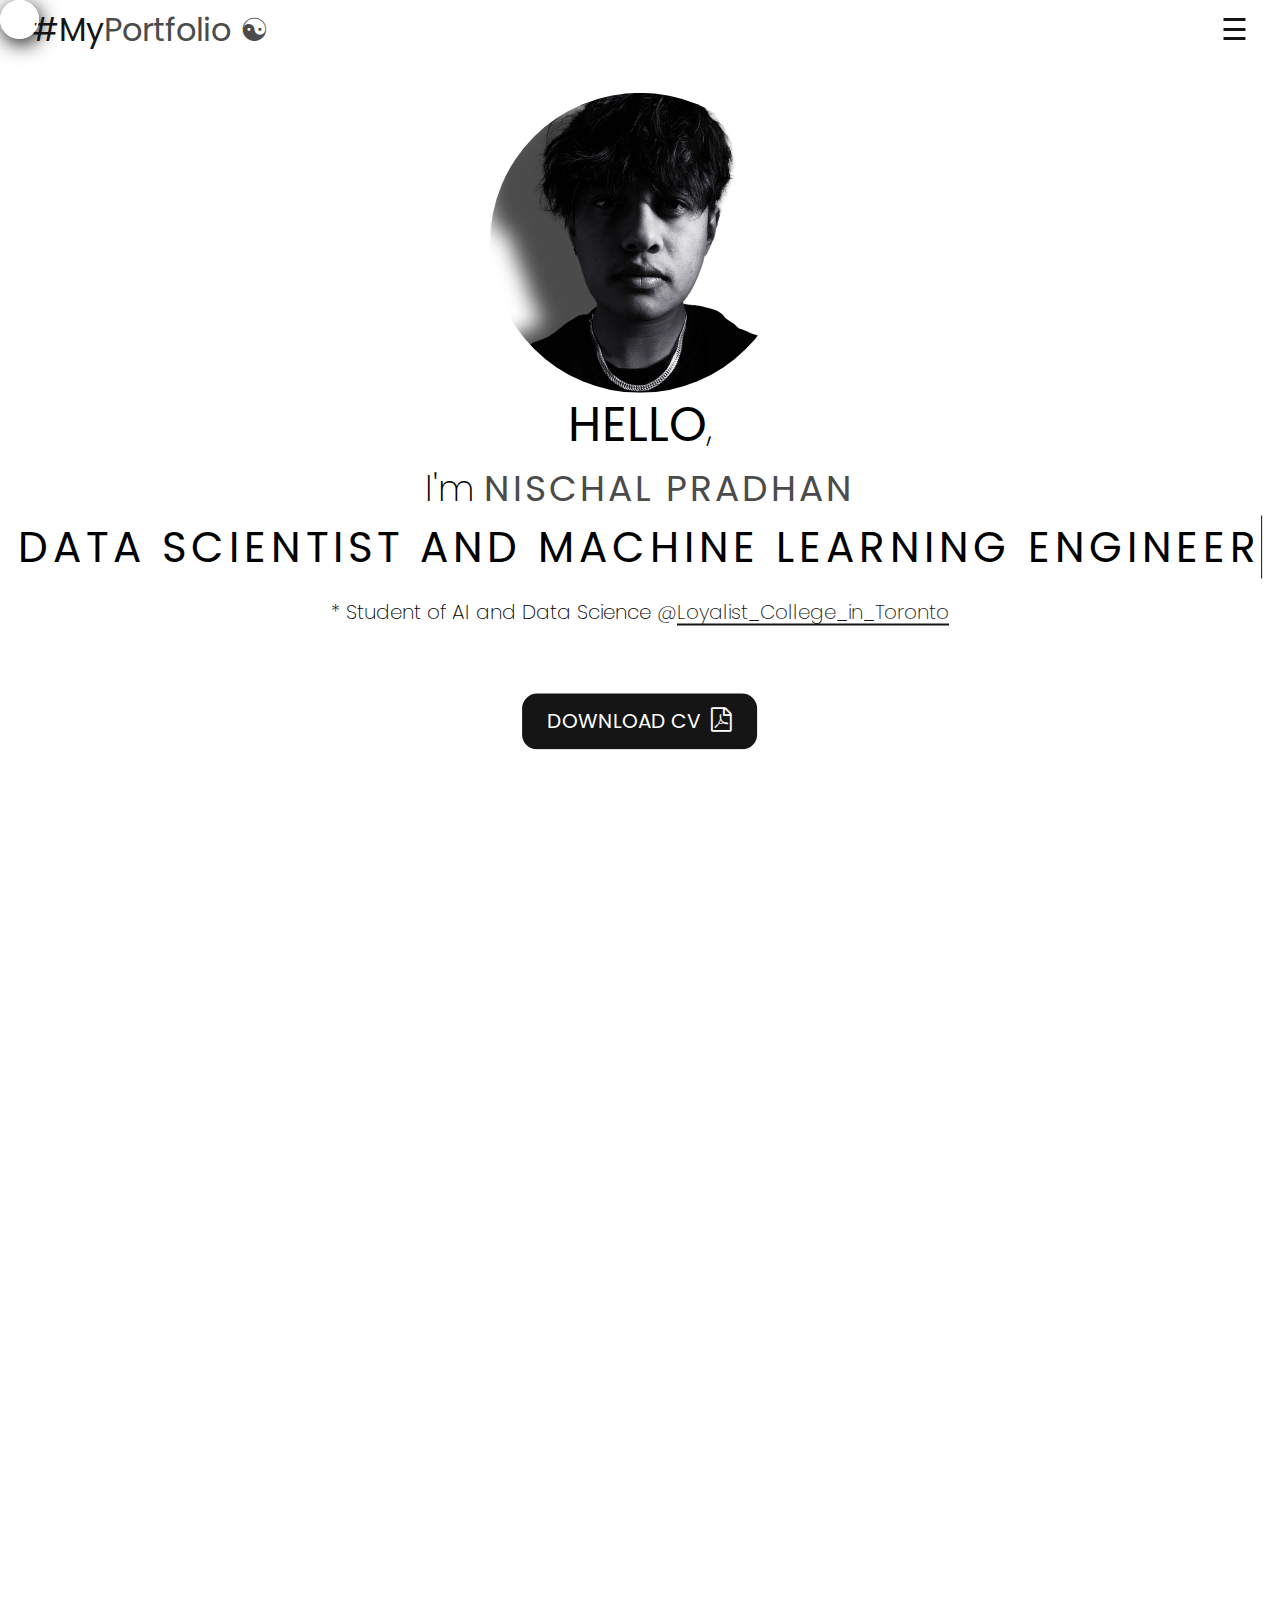
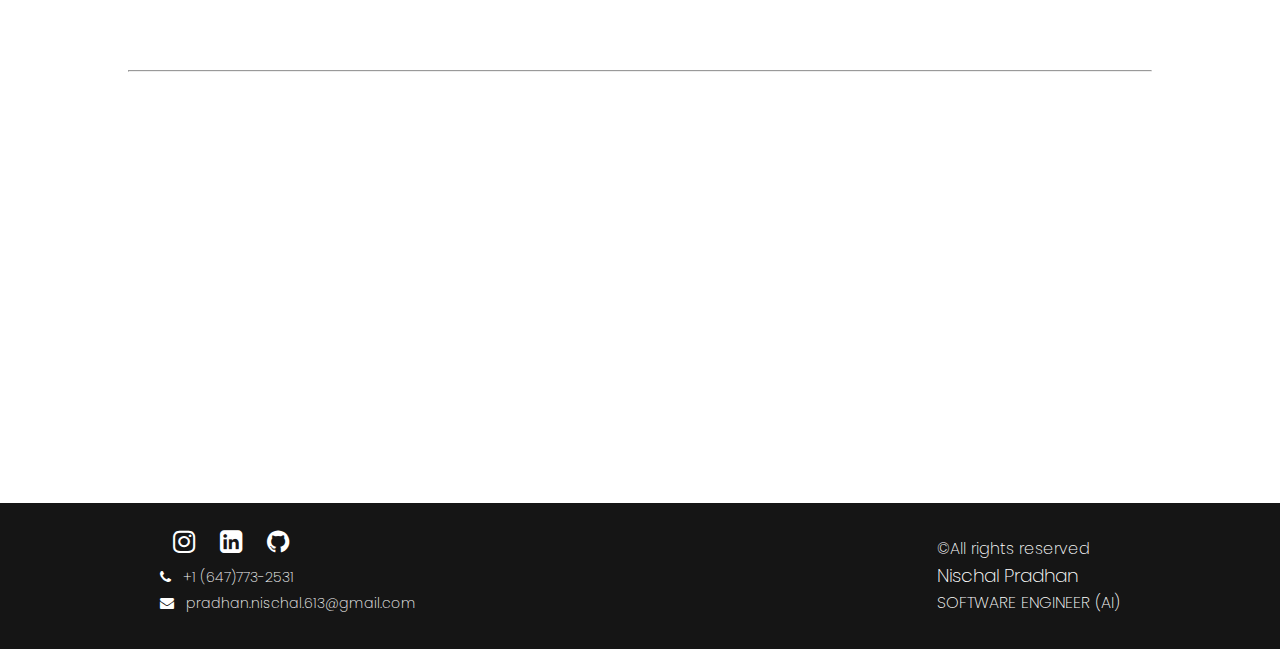
==== commit f137c1b8: "updates on content (added)" ====
--- a/index.html
+++ b/index.html
@@ -286,82 +286,132 @@
                 <img src="img/h1.gif" alt="">
                 <div class="blog-text">
                     <h4>
-                        Get started with Web Designing and Web Development
-                    </h4>
-                    <hr>
-                    <p>
-                        To Create your first Web Site, You need to learn the Basic of HTML, CSS and JavaScript. Before starting a project ones should have an idea of what the project is going to look like and idea behind the project should be mesmerized. <br>                        To become expert in Web Design, you need to practice Web Designing Tools each and every day. If not 10-12 hours, but for at least for 2 hours each day. And increase the time of learning slowly with time.
-                    </p>
+                        Learn AI/ML Tools and Technologies
+                    </h4>
+                    <hr>
+                    <p>
+                        There are many tools and technologies available to help you master AI and ML skills. These tools continuously evolve, bringing new features and improvements. For data preprocessing, visualization, and model building, some essential libraries include: 
+                    </p>
+
+                    <p>
+                       • Pandas – for handling datasets <br>
+                       • NumPy – for numerical computations <br>
+                       • Matplotlib & Seaborn – for data visualization <br>
+                       • Scikit-Learn – for traditional ML algorithms <br>
+                       • TensorFlow & PyTorch – for deep learning models <br>
+                    </p>
+
+                    <p>
+                        If you're working on AI applications, you should also explore cloud platforms like Google Colab, AWS, and Azure for scalable model training and deployment.
+                    </p>
+
                     <a href="./components/blog.html" class="btn-sm span-content">Read Blog &nbsp;<i class="fa fa-caret-right"></i></a>
                 </div>
             </div>
+
             <div class="blog">
                 <img src="img/h2.gif" alt="">
                 <div class="blog-text">
                     <h4>
-                        Learn Developing/Designing Tools and Technologies
-                    </h4>
-                    <hr>
-                    <p>
-                        There are lots of tools and technologies available for learning and mastering programming skills. These tools get updated and modified over the year with new features and bug free softwares. For designing the wireframes or prototypes, there are few I
-                        would like to recommend like Adobe XD, Figma, Basamiq. I have used these tools in the past projects that I have done and is still using some of them to make better wireframes and prototypes for the projects. Programmers should
-                        learn IDEs/text-editors, programming languages and other tools like frameworks, designing and developing a program. Learn Figma, Adobe XD for creating the wireframes and prototypes for the project before implementing Designing
-                        and developing Web Applications.
+                        Understanding Machine Learning Algorithms
+                    </h4>
+                    <hr>
+                    <p>
+                        Machine learning models rely on mathematical and statistical techniques to learn patterns from data. Some of the key algorithms that you should master include:
+                    </p>
+                    <p>
+                        • Supervised Learning: Linear Regression, Decision Trees, Random Forest, Support Vector Machines (SVM) <br>
+                        • Unsupervised Learning: K-Means Clustering, DBSCAN, PCA <br>
+                        • Deep Learning: Neural Networks, CNNs (for images), RNNs (for sequences) <br>
+                    </p>
+                    <p>
+                        Start by implementing simple models and gradually move to advanced architectures like transformers and reinforcement learning models.
                     </p>
                     <a href="./components/blog.html" class="btn-sm span-content">Read Blog &nbsp;<i class="fa fa-caret-right"></i></a>
                 </div>
             </div>
+
             <div class="blog hide-sm">
                 <img src="img/h3.gif" alt="">
                 <div class="blog-text">
                     <h4>
-                        Learn Web Development Frameworks
-                    </h4>
-                    <hr>
-                    <p>
-                        Simply, a Framework is a tool, that provides ready-made components or solutions that are customized in order to speed up development. Frameworks amy as well include libraries or packages build within. Some of the frameworks that I have worked with are
-                        <br> "Django" Python Framework<br> "Flask" Python Framework<br> "React" JavaScript Framework<br> "Angular" TypeScript Framework<br> "SpringBoot" Java Framework . . .
-                    </p>
-                </div>
-            </div>
+                        Researching || Problem Solving || Experimentation
+                    </h4>
+                    <hr>
+                    <p>
+                        AI is a rapidly evolving field, and continuous learning is necessary. Researching new techniques, reading papers, and experimenting with different approaches will enhance your skills. Platforms like ArXiv, Google Scholar, and Kaggle are great sources of knowledge.
+                    </p>
+                    <p>
+                        Becoming proficient in AI requires curiosity, patience, and practice. Learn different machine learning paradigms, participate in AI hackathons, and explore real-world applications like NLP, Computer Vision, and Generative AI.
+                    </p>
+                </div>
+            </div>
+
             <div class="blog hide-sm">
                 <img src="img/h4.gif" alt="">
                 <div class="blog-text">
                     <h4>
-                        Finding Errors/Bugs and Solving Errors and Debugging
-                    </h4>
-                    <hr>
-                    <p>
-                        There will arise many bugs while programming, you need to have courage to solve them. Inspect Web browser for any bug that may arise while learning website designing. Try to solve by looking up for the errors in the console of any web browsers. You will
-                        eventually get to know bugs and to solve them.
-                    </p>
-                </div>
-            </div>
+                        Mastering AI and Deep Learning
+                    </h4>
+                    <hr>
+                    <p>
+                        Mastering AI is a long-term journey. Focus on:
+                    </p>
+                    <p>
+                        • Mathematical foundations: Linear Algebra, Probability, and Optimization <br>
+                        • Understanding architectures: CNNs for vision, LSTMs/Transformers for text <br>
+                        • Cloud computing: Deploying AI models on AWS, GCP, or Azure <br>
+                        • Ethics in AI: Ensuring fairness, transparency, and accountability in AI models <br>
+                    </p
+                    ><p>
+                        Learn, experiment, debug, and innovate—this is the cycle of AI mastery. Anyone can become an AI expert with dedication and a problem-solving mindset. 🚀
+                    </p>
+                </div>
+            </div>
+
             <div class="blog hide-sm">
                 <img src="img/h5.gif" alt="">
                 <div class="blog-text">
                     <h4>
-                        Researching || Problem Solving || Information Using
-                    </h4>
-                    <hr>
-                    <p>
-                        Research is the most important skill to learn. Everything everywhere requires researching skills. If one have good researching skills, they can find errors and solve them quick enough. Surf the internet, build the researching skills and get new ideas
-                        and implementing information in your project. Internet has all if not most of (99.98%) of the things you want to know. By the perfect keywords typed and ideas, any answers can be found online. There are many creative individuals
-                        who could provide many different ideas and can help you make your problems/errors in your projects.
-                    </p>
-                </div>
-            </div>
+                       Hyperparameter Tuning & Model Optimization
+                    </h4>
+                    <hr>
+                    <p>
+                        A well-performing AI model is not just about choosing the right algorithm but also about fine-tuning it. Some important techniques include:
+                    </p>
+                    <p>
+                        • Grid Search & Random Search – Finding the best hyperparameters <br>
+                        • Cross-Validation – Ensuring the model generalizes well <br>
+                        • Regularization (L1/L2, Dropout) – Preventing overfitting <br>
+                        • Early Stopping & Learning Rate Scheduling – Optimizing training time <br>
+                    </p>
+                    <p>
+                        AI is about experimentation. Every tweak in parameters can lead to significant improvements, so always analyze the model performance before finalizing it.
+                    </p>
+                </div>
+            </div>
+
             <div class="blog hide-sm">
                 <img src="img/h6.gif" alt="">
                 <div class="blog-text">
                     <h4>
-                        Mastering different Programming Languages
-                    </h4>
-                    <hr>
-                    <p>
-                        Learning various languages could be difficult. But once you learn one programming language like C or Python, the ideas you get of programming could be implemented for all if not most programming languages. Some syntax might be different but the technique
-                        and ideas would be the same. So while learning to code, focus on how the program is working, what 'this' function or class is doing, why this code is running and the other is not running. Learn to communicate with other, ask questions,
-                        clear confusions, solve problems and anybody can improve the skill of programming. Learn front-end programming and back-end programming. Learn what language can be used in front and back -end of the program.
+                        Exploring Deep Learning and Neural Networks
+                    </h4>
+                    <hr>
+                    <p>
+                        Deep Learning is the backbone of modern AI applications like self-driving cars, voice assistants, and generative AI. To master deep learning, start with:
+                    </p>
+                    <p>
+                        Neural networks are inspired by the human brain. The key components include:
+                    </p>
+                    <p>
+                        • Neurons & Activation Functions – ReLU, Sigmoid, Softmax <br>
+                        • Forward & Backpropagation – Learning through weight updates <br>
+                        • Loss Functions – MSE, Cross-Entropy, and Hinge Loss <br>
+                        • Optimizers – SGD, Adam, RMSprop <br>
+                    </p>
+                    <p>
+                        Before diving into complex models, build and train a simple feedforward neural network on datasets  like • MNIST or CIFAR-10 using TensorFlow or PyTorch.
                     </p>
                 </div>
             </div>
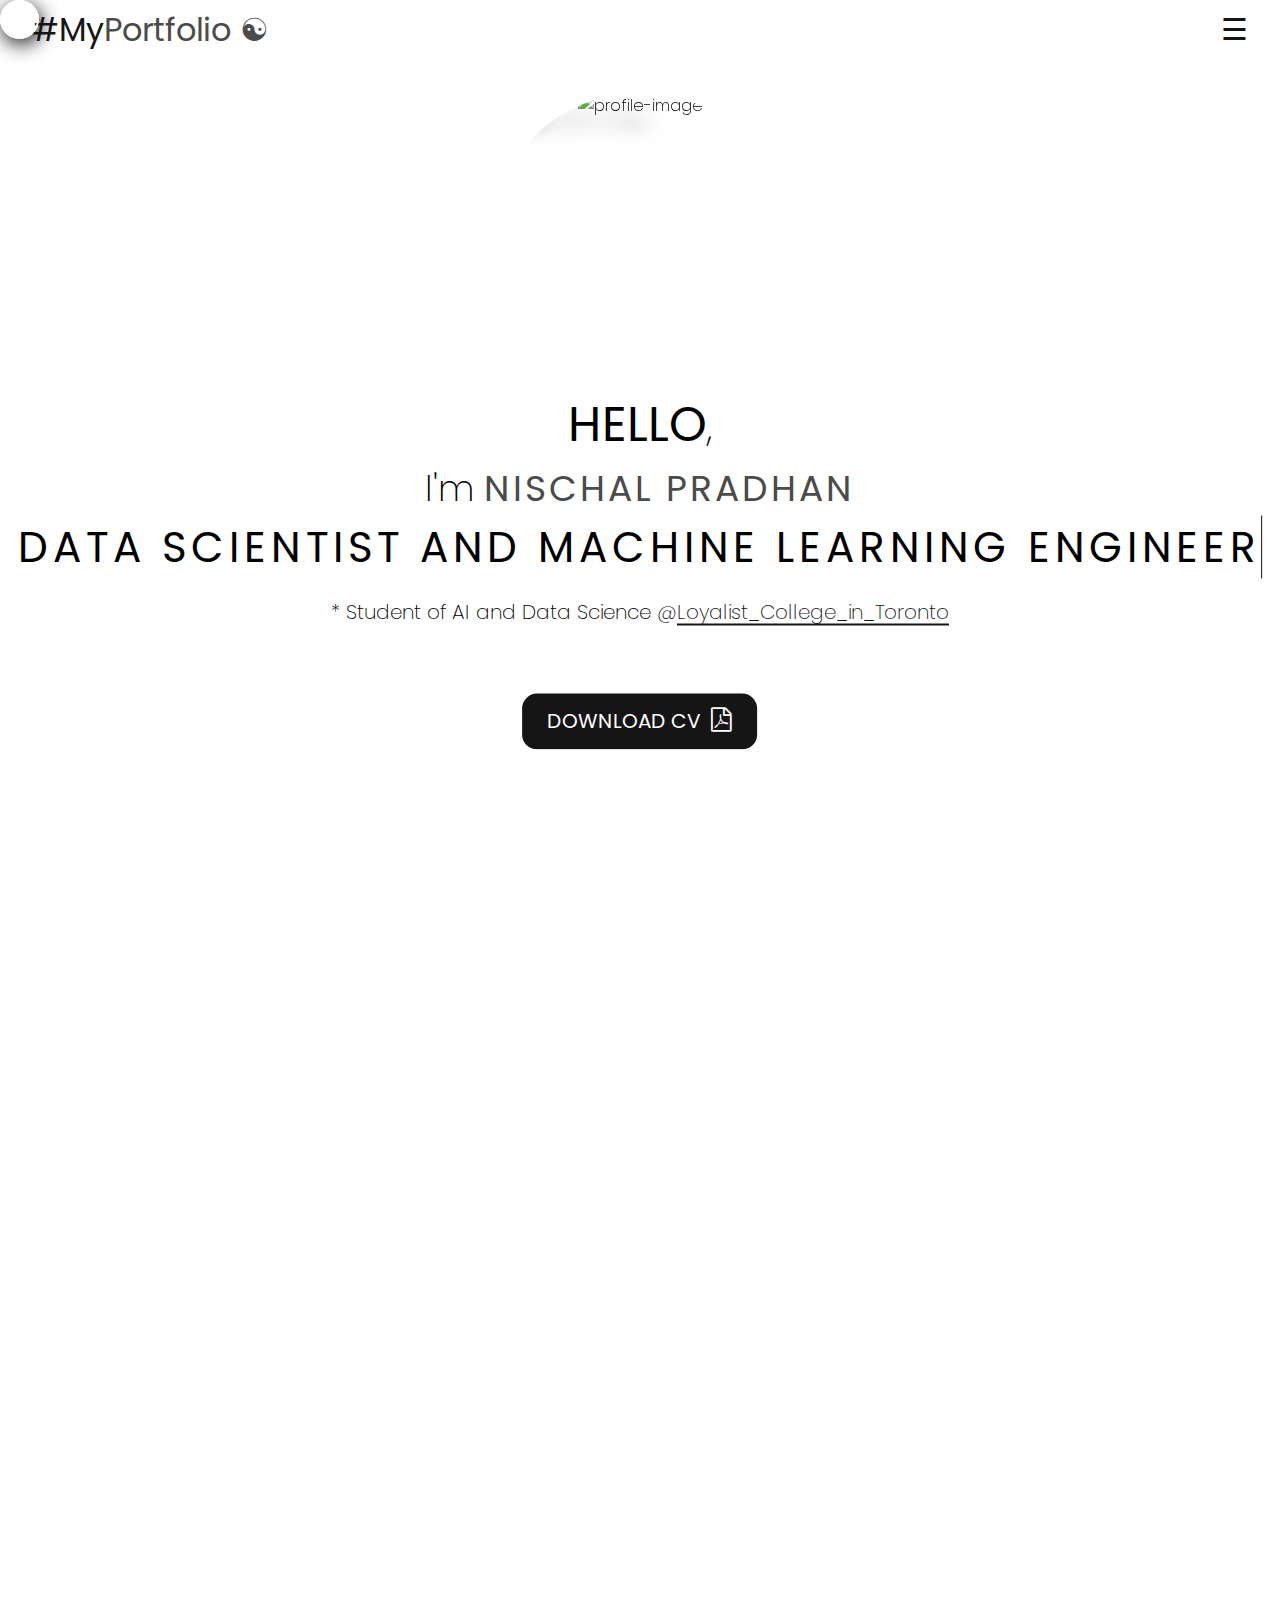
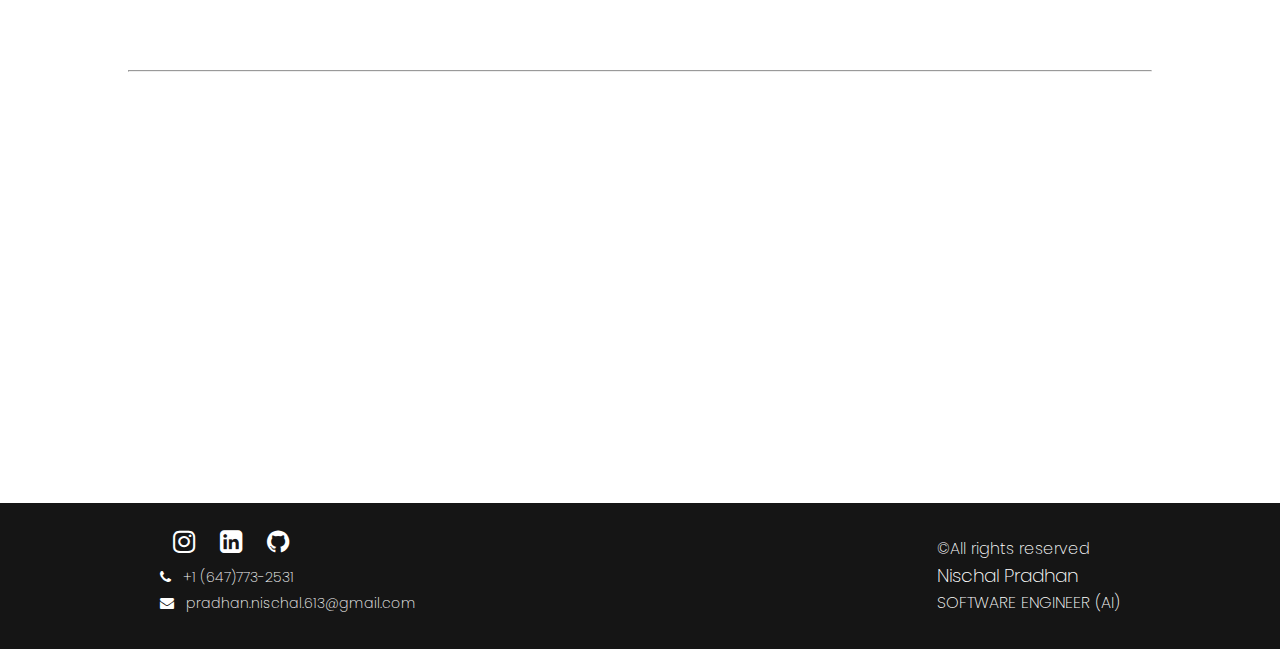
==== commit a58f26f7: "Update index.html" ====
--- a/index.html
+++ b/index.html
@@ -86,7 +86,7 @@
 
     <section class="container home-section" id="home">
         <div class="imgIcon">
-            <img src="./img/mem-icce.png" alt="profile-image" id="image-pp">
+            <img src="./img/iconppp.png" alt="profile-image" id="image-pp">
         </div>
         <h1 class="name span-content">
             <span class="greetings">,</span>
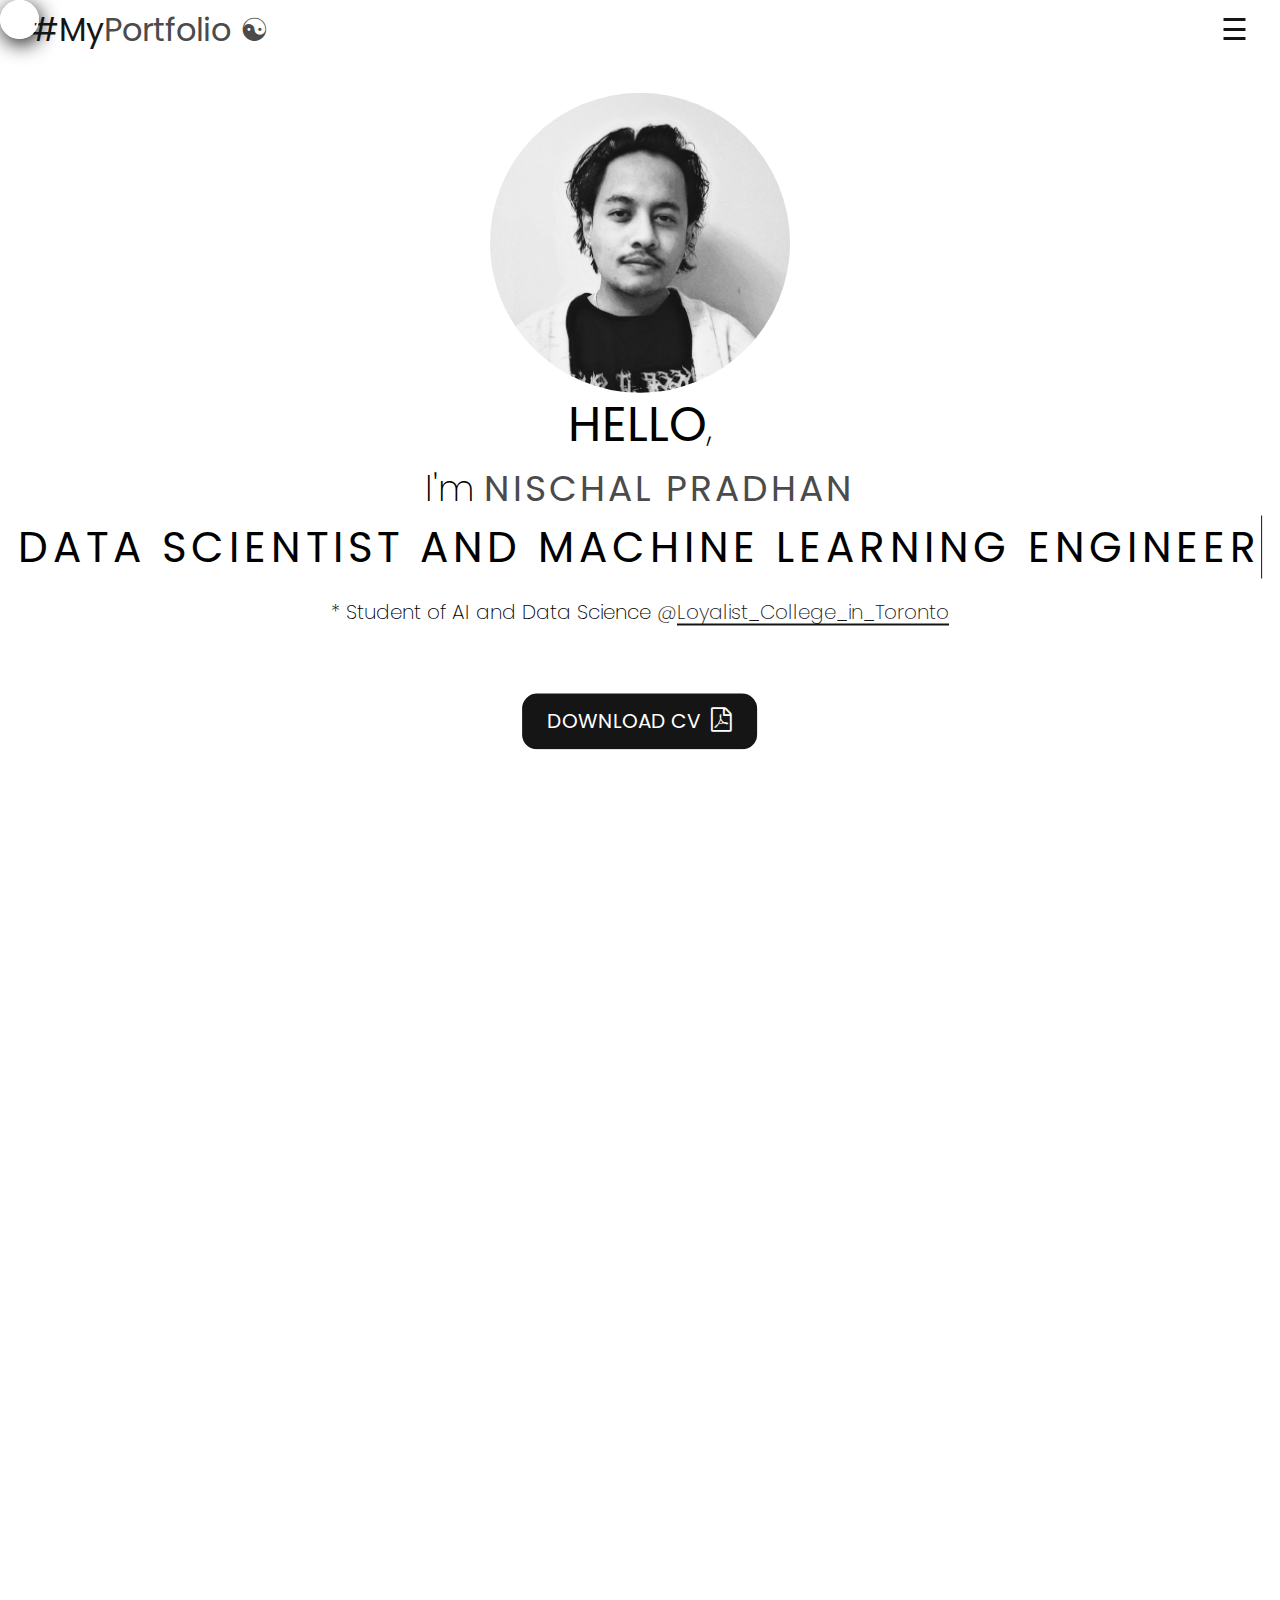
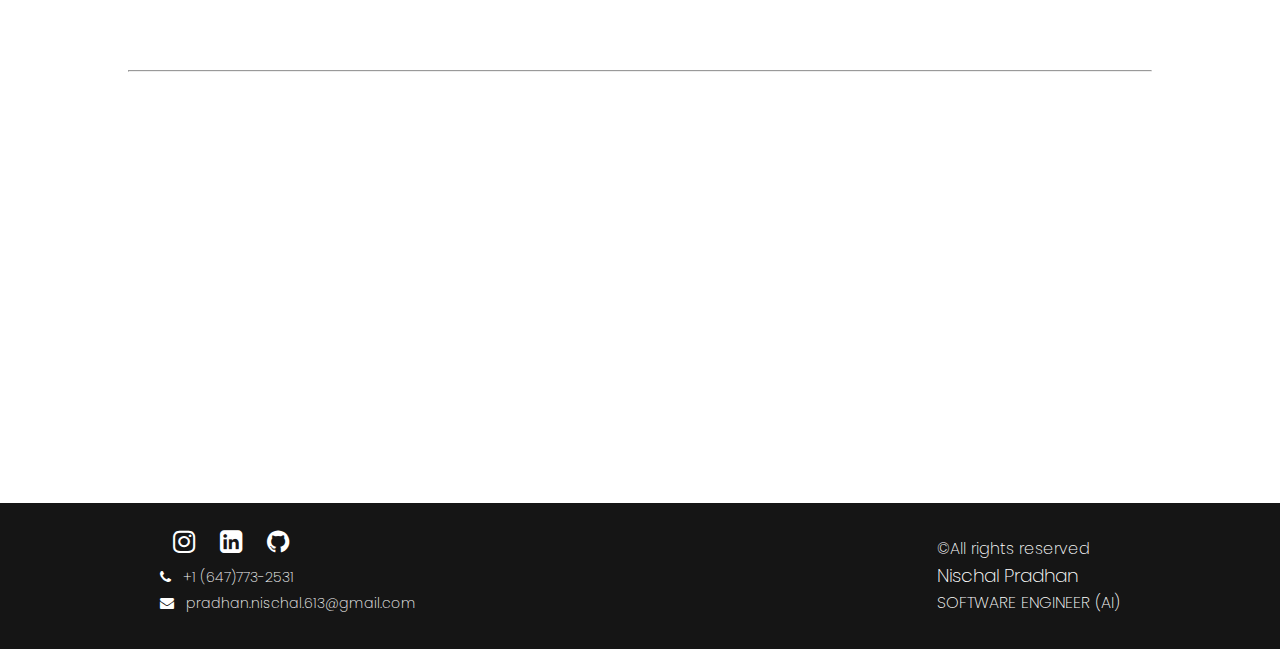
==== commit 300e70fc: "upgrades" ====
--- a/index.html
+++ b/index.html
@@ -86,7 +86,7 @@
 
     <section class="container home-section" id="home">
         <div class="imgIcon">
-            <img src="./img/iconppp.png" alt="profile-image" id="image-pp">
+            <img src="./img/nish-pp32.jpeg" alt="profile-image" id="image-pp">
         </div>
         <h1 class="name span-content">
             <span class="greetings">,</span>
--- a/style.css
+++ b/style.css
@@ -224,12 +224,14 @@
 }
 
 .imgIcon img {
+    filter: grayscale(100%);
     transition: transform 250ms ease, filter 250ms ease;
 }
 
 .imgIcon img:hover {
     transform: scale(1.1);
     filter: drop-shadow(-25px 10px 100px var(--color-dark-1));
+    filter: grayscale(100%);
 }
 
 .greetings::before {
@@ -242,7 +244,7 @@
 
 @keyframes animate-greeting {
     50% {
-        content: "नमस्कार";
+        content: "こんにちは";
         transform: scale(0.8);
     }
 }
@@ -697,12 +699,14 @@
     transition: 0.5s ease-in-out;
     border: 2px double var(--color-primary);
     user-select: none;
+    filter: grayscale(100%);
 }
 
 .right-flex>img:hover {
     scale: 1.07;
     padding: 0;
     border: 2px double transparent;
+    filter: grayscale(0%);
 }
 
 .learn-btn {
